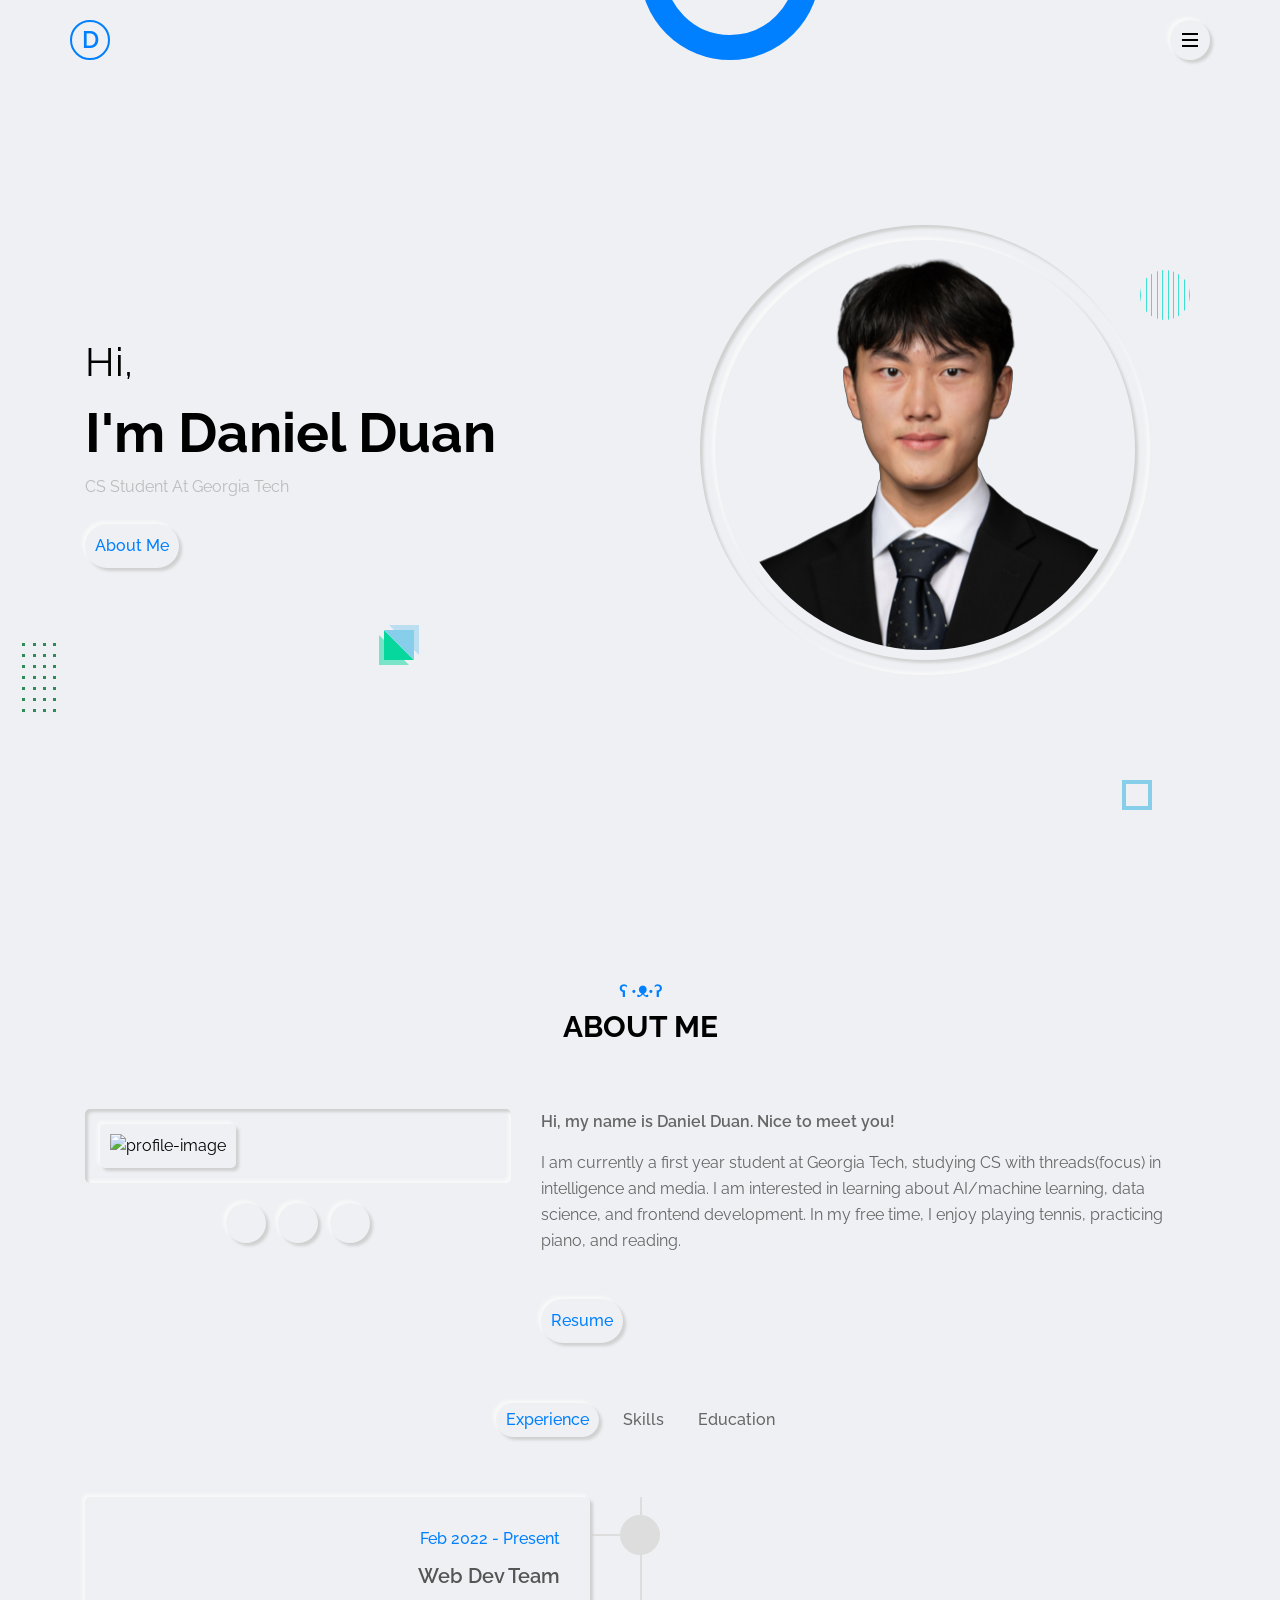
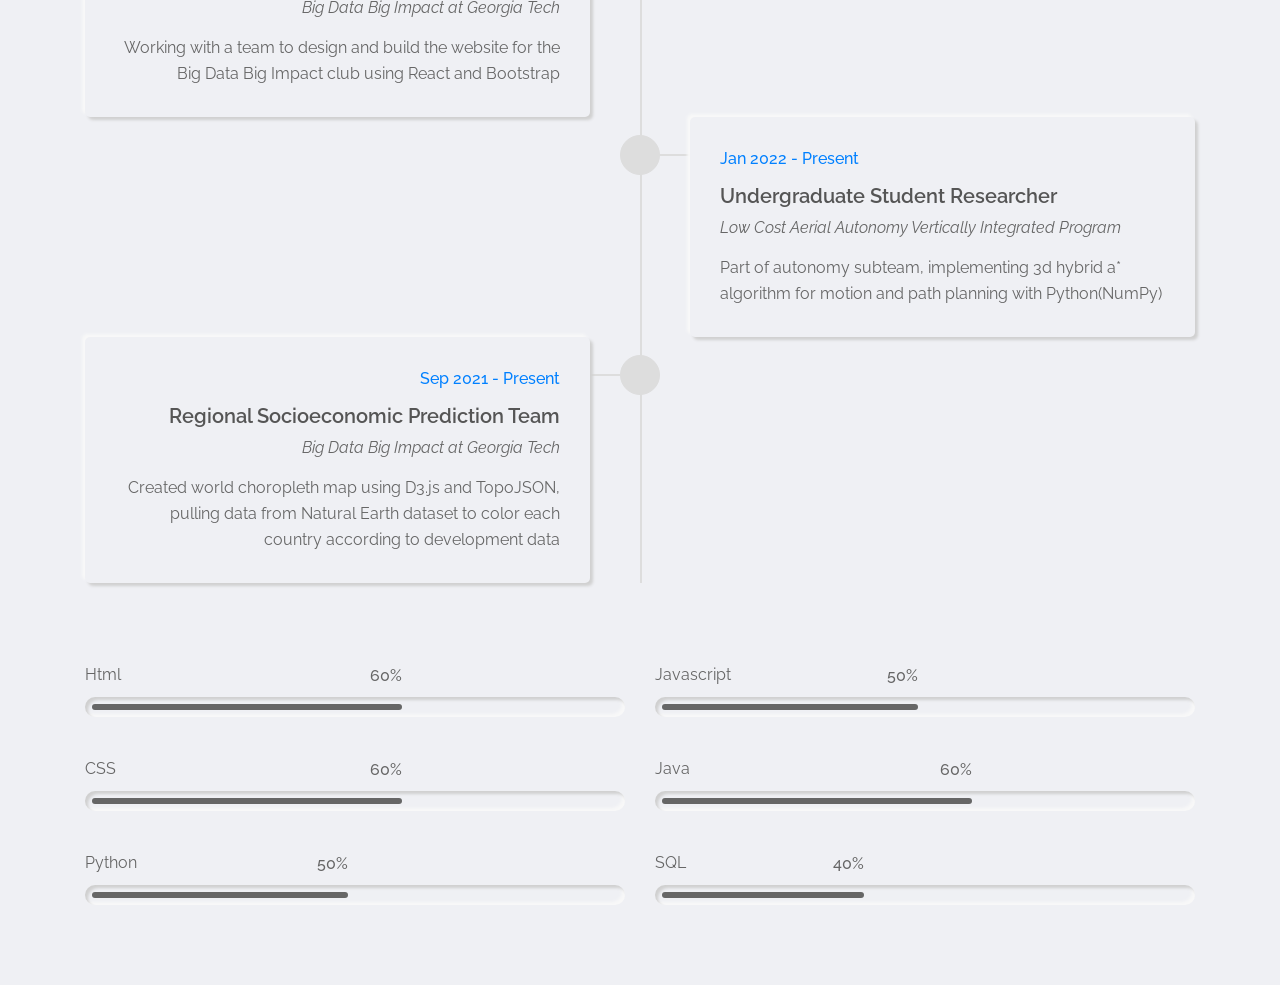
==== index.html @ 6fd98e45 "Update index.html" ====
<!DOCTYPE html>
<html lang="en">
    <head>
        <meta charset="utf-8">
        <title>Personal Website</title>
        <meta name="viewpoint" content="width=device-width,initial-scale=1.0">
        <link rel="stylesheet" type="text/css" href="style.css">
        <link rel="stylesheet" type="text/css" href="color-1.css">
        <script src="https://kit.fontawesome.com/eb4a8c183d.js" crossorigin="anonymous"></script>
    </head>

    <body>
        <header class="header">
            <div class="container">
                <div class="row justify-content-between">
                    <div class="logo">
                        <a href="index.html">D</a>
                    </div>
                    <div class="dropbutton outer-shadow hover-shadow">
                        <span></span>
                    </div>
                </div>
            </div>
        </header>

        <nav class="nav-menu">
            <div class="close-nav-menu outer-shadow hover-shadow">&times;</div>
            <div class="nav-menu-inner">
                <ul>
                    <li><a href="#" class="inner-shadow active">home</a></li>
                    <li><a href="#" class="outer-shadow hover-shadow">about</a></li>
                    <li><a href="#" class="outer-shadow hover-shadow">portfolio</a></li>
                    <li><a href="#" class="outer-shadow hover-shadow">personal</a></li>
                    <li><a href="#" class="outer-shadow hover-shadow">contact</a></li>
                </ul>
            </div>
        </nav>

        <section class="home-section section">
            <div class="effect-wrap">
                <div class="effect effect1"></div>
                <div class="effect effect2">
                    <div></div><div></div><div></div><div></div><div></div><div></div><div></div>
                    <div></div><div></div><div></div><div></div><div></div><div></div><div></div>
                    <div></div><div></div><div></div><div></div><div></div><div></div><div></div>
                    <div></div><div></div><div></div><div></div><div></div><div></div><div></div>
                </div>
                <div class="effect effect3"></div>
                <div class="effect effect4"></div>
                <div class="effect effect4b"></div>
                <div class="effect effect5">
                    <div></div><div></div><div></div><div></div><div></div>
                    <div></div><div></div><div></div><div></div><div></div>
                </div>
            </div>
            <div class="container">
                <div class="row full-screen align-items-center">
                    <div class="home-text">
                        <h1>Hi,</h1>
                        <h2>I'm Daniel Duan</h2>
                        <p>CS Student at Georgia Tech</p>
                        <a href="#" class="button1 outer-shadow hover-shadow">About Me</a>
                    </div>
                    <div class="home-img">
                        <div class="img-box inner-shadow">
                            <img src="img/headshot-.png" class="outer-shadow" alt="profile-image">
                        </div>
                    </div>
                </div>
            </div>
        </section>

        <section class="about-section section">
            <div class="container">
                <div class="row">
                    <div class="section-title">
                        <h2 data-heading="ʕ •ᴥ•ʔ">About Me</h2>
                    </div>
                </div>
                <div class="row">
                    <div class="about-img">
                        <div class="img-box inner-shadow">
                            <img src="img/image3.jpg" class="outer-shadow" alt="profile-image">
                        </div>
                        <div class="socials">
                            <a href="https://github.com/potofuu" class="outer-shadow hover-shadow"><i class="fa-brands fa-github"></i></a>
                            <a href="https://www.linkedin.com/in/dlduan/" class="outer-shadow hover-shadow"><i class="fa-brands fa-linkedin"></i></a>
                            <a href="https://www.instagram.com/dan.duan/" class="outer-shadow hover-shadow"><i class="fa-brands fa-instagram"></i></a>
                            <!-- <a href="https://github.com/potofuu"><i class="fa-brands fa-github"></i></a> -->
                        </div>
                    </div>
                    <div class="about-info">
                        <p><span>Hi, my name is Daniel Duan. Nice to meet you!</span>  
                        </p>
                        <p>  I am currently a first year 
                            student at Georgia Tech, studying CS with threads(focus) in intelligence and media. 
                            I am interested in learning about AI/machine learning, data science, and frontend 
                            development. In my free time, I enjoy playing tennis, practicing piano, and reading. 
                             
                        </p>
                        <p>
                           
                        </p>
                        <a href="files/resumedd.pdf" class="button1 outer-shadow hover-shadow">Resume</a>
                        <!-- <a href="#" class="button1  outer-shadow hover-shadow"> TBD </a> -->
                    </div>
                </div>

                <div class="row">
                    <div class="about-tabs">
                        <span class="subset outer-shadow active" data-target=".experience">experience</span>
                        <span class="subset" data-target=".skills">skills</span>
                        <span class="subset" data-target=".education">education</span>
                    </div>
                </div>

                <div class="row">
                    <div class="experience subset-info">
                        <div class="row">
                            <div class="timeline">
                                <div class="row">
                                    
                                    <div class="timeline-item">
                                        <div class="timeline-info outer-shadow">
                                            <i class="fa-solid fa-computer icon"></i>
                                            <span>Feb 2022 - Present</span>
                                            <h3>web dev team</h3>
                                            <h4>Big Data Big Impact at Georgia Tech</h4>
                                            <p>
                                                Working with a team to design and build the website for the Big Data Big Impact club using React and Bootstrap
                                            </p>
                                        </div>
                                    </div>

                                    <div class="timeline-item">
                                        <div class="timeline-info outer-shadow">
                                            <i class="fa-solid fa-computer icon"></i>
                                            <span>Jan 2022 - Present</span>
                                            <h3>Undergraduate Student Researcher</h3>
                                            <h4>Low Cost Aerial Autonomy Vertically Integrated Program</h4>
                                            <p>Part of autonomy subteam, implementing 3d hybrid a* algorithm for motion and path planning with
                                                Python(NumPy)
                                            </p>
                                        </div>
                                    </div>

                                    <div class="timeline-item">
                                        <div class="timeline-info outer-shadow">
                                            <i class="fa-solid fa-computer icon"></i>
                                            <span>Sep 2021 - Present</span>
                                            <h3>Regional Socioeconomic Prediction Team</h3>
                                            <h4>Big Data Big Impact at Georgia Tech</h4>
                                            <p>Created world choropleth map using D3.js and TopoJSON, pulling data from Natural Earth dataset to color each
                                                country according to development data
                                            </p>
                                        </div>
                                    </div>

                                </div>
                            </div>
                        </div>
                    </div>
                </div>

                <div class="row">
                    <div class="skills subset-info">
                        <div class="row">
                            <div class="skill">
                                <p>Html</p>
                                <div class="progress inner-shadow">
                                    <div class="progress-bar" style="width: calc(60% - 14px)">
                                        <span>60%</span>
                                    </div>
                                </div>
                            </div>

                            <div class="skill">
                                <p>Javascript</p>
                                <div class="progress inner-shadow">
                                    <div class="progress-bar" style="width: calc(50% - 14px)">
                                        <span>50%</span>
                                    </div>
                                </div>
                            </div>

                            <div class="skill">
                                <p>CSS</p>
                                <div class="progress inner-shadow">
                                    <div class="progress-bar" style="width: calc(60% - 14px)">
                                        <span>60%</span>
                                    </div>
                                </div>
                            </div>

                            <div class="skill">
                                <p>Java</p>
                                <div class="progress inner-shadow">
                                    <div class="progress-bar" style="width: calc(60% - 14px)">
                                        <span>60%</span>
                                    </div>
                                </div>
                            </div>
                            
                            <div class="skill">
                                <p>Python</p>
                                <div class="progress inner-shadow">
                                    <div class="progress-bar" style="width: calc(50% - 14px)">
                                        <span>50%</span>
                                    </div>
                                </div>
                            </div>

                            <div class="skill">
                                <p>SQL</p>
                                <div class="progress inner-shadow">
                                    <div class="progress-bar" style="width: calc(40% - 14px)">
                                        <span>40%</span>
                                    </div>
                                </div>
                            </div>
                        </div>
                    </div>
                </div>

            </div>
        </section>
    </body>
</html>
---- style.css ----
@import url('https://fonts.googleapis.com/css2?family=Raleway:wght@400;500;600;700&display=swap');

:root {
    --bg-black-900: #000000;
    --bg-black-100: #dddddd;
    --bg-black-50: #eff0f4;
    --text-black-900: #000000;
    --text-black-700: #555555;
    --text-black-600: #666666;
    --text-black-300: #bbbbbb;
    --outer-shadow: 3px 3px 3px #d0d0d0, -3px -3px 3px #f8f8f8;
    --outer-shadow-0: 0 0 0 #d0d0d0, 0 0 0 #f8f8f8f8;
    --inner-shadow: inset 3px 3px 3px #d0d0d0, inset -3px -3px 3px #f8f8f8; 
}

/* ------------------------------------------------------------------------- */

body {
    font-size: 16px;
    line-height: 1.5;
    overflow-x: hidden;
    background-color: var(--bg-black-50);
    /* background: linear-gradient(to bottom right, #DD95F7 0%, #9AADF9 50%, #7FC9D9 100%); */
    /* background: linear-gradient(to bottom right, #FFDEF2, #E6F0FF); */
}

*:not(i) {
    font-family: 'Raleway', sans-serif;
    font-weight: 400;
}

*{
    margin: 0;
    padding: 0;
    box-sizing: border-box;
    outline: none;
}

:before,:after {
    box-sizing: border-box;
}

a {
    text-decoration: none;
}

ul {
    list-style: none;
    margin: 0;
    padding: 0;
}

img {
    vertical-align: middle;
    max-width: 100%;
}

.container {
    max-width: 1140px;
    /* background-color: aqua; */
    margin: auto;
}

.row {
    display: flex;
    flex-wrap: wrap;
}

.justify-content-between {
    justify-content: space-between;
}

.outer-shadow {
    box-shadow: var(--outer-shadow);
}

.inner-shadow {
    box-shadow: var(--inner-shadow);
}

.hover-shadow {
    position: relative;
    z-index: 1;
}

.hover-shadow:hover {
    box-shadow: var(--outer-shadow-0)
}

.hover-shadow::after {
    content: '';
    position: absolute;
    left: 0;
    top: 0;
    width: 100%;
    height: 100%;
    transition: all 0.3s ease;
}

.hover-shadow:hover:after {
    box-shadow: var(--inner-shadow);
}

.align-items-center {
    align-items: center;
}

.section-title {
    padding: 0 15px;
    flex: 0 0 100%;
    max-width: 100%;
    text-align: center;
    margin-bottom: 60px;
}

.section-title h2 {
    display: inline-block;
    font-size: 30px;
    font-weight: 700;
    color: var(--text-black-900);
    text-transform: uppercase;
    margin: 0;
}

.section-title h2:before {
    content: attr(data-heading);
    display: block;
    font-size: 16px;
    font-weight: 600;
    color: var(--skin-color);

}

.effect-wrap .effect {
    position: absolute;
    z-index: -1;
}

.effect1 {
    width: 30px;
    height: 30px;
    border: 4px solid skyblue;
    right: 10%;
    bottom: 10%;
    animation: spin 10s linear infinite;
}

.effect2 {
    left: 1.5%;
    bottom: 20%;
    width: 40px;
    display: flex;
    flex-wrap: wrap;
    justify-content: space-between;
    animation: bounce1 3s ease-in-out infinite;
}

.effect2 div {
    height: 3px;
    width: 3px;
    background-color: seagreen;
    margin: 0 3px 8px;
}

.effect3 {
    height: 180px;
    width: 180px;
    border: 25px solid var(--skin-color);
    border-radius: 50%;
    left: 50%;
    top: -120px;
    animation: bounce2 3s ease-in-out infinite;
}

.effect4 {
    border-top: 30px solid transparent;
    border-left: 30px solid #06d79c;
    left: 30%;
    top: 70%;
    animation: spin 15s linear infinite;
}

.effect4:before {
    content: '';
    border-top: 30px solid transparent;
    border-left: 30px solid #06d79c;
    position: absolute;
    opacity: 0.5;
    left: -35px;
    top: -25px;
}

.effect4b {
    border-left: 30px solid transparent;
    border-top: 30px solid skyblue;
    left: 30%;
    top: 70%;
    animation: spin 15s linear infinite;
}

.effect4b:before {
    content: '';
    border-left: 30px solid transparent;
    border-top: 30px solid skyblue;
    position: absolute;
    opacity: 0.5;
    left: -25px;
    top: -35px;
}

.effect5 {
    height: 50px;
    width: 50px;
    right: 7%;
    top: 30%;
    display: flex;
    justify-content: space-between;
    border-radius: 50%;
    overflow: hidden;
    animation: spin 10s linear infinite;
}

.effect5 div {
    width: 1px;
    background-color: turquoise;
    height: 100%;
}

@keyframes spin {
    0% {
        transform: rotate(0deg);
    }

    100% {
        transform: rotate(360deg);
    }
}

@keyframes bounce1 {
    0%, 100% {
        transform: translateY(0);
    }
    50% {
        transform: translateY(25px);
    }
}

@keyframes bounce2 {
    0%, 100% {
        transform: translateX(0);
    }
    50% {
        transform: translateX(25px);
    }
}

/* --------------------------------------------------------------------------- */

.header {
    padding: 20px 15px;
    position: absolute;
    width: 100%;
    top: 0;
    left: 0;
    z-index: 99;
}

.header .logo a {
    display: inline-block;
    text-align: center;
    line-height: 36px;
    height: 40px;
    width: 40px;
    font-size: 24px;
    color: var(--skin-color);
    border-radius: 50%;
    border: 2px solid var(--skin-color);
    font-weight: 600;
}

.header .dropbutton {
    height: 40px;
    width: 40px;
    border-radius: 50%; 
    display: flex;
    align-items: center;
    cursor: pointer;
    justify-content: center;
    transition: all 0.3s ease;
}

.header .dropbutton:after {
    border-radius: 50%;
}

.header .dropbutton span {
    display: block;
    height: 2px;
    width: 16px;
    background-color: var(--bg-black-900);
    position: relative;
}

.header .dropbutton span:before,
.header .dropbutton span:after {
    content: '';
    position: absolute;
    left: 0;
    width: 100%;
    height: 100%;
    background-color: var(--bg-black-900);
}

.header .dropbutton span:before {
    top: -6px;
}

.header .dropbutton span:after {
    top: 6px;
}

/* --------------------------------------------------------------------------- */

.nav-menu {
    position: fixed;
    background-color: var(--bg-black-50);
    padding: 0 15px;
    left: 0;
    top: 0;
    width: 100%;
    height: 100%;
    z-index: -1;
    opacity: 0;
    visibility: hidden;
    overflow-y: auto;
}

.nav-menu .close-nav-menu {
    height: 40px;
    width: 40px;
    display: block;
    font-size: 35px;
    line-height: 35px;
    border-radius: 50%;
    position: absolute;
    right: 15px;
    top: 15px;
    cursor: pointer;
    text-align: center;
    color: var(--bg-black-600);
    transition: all 0.3s ease;
}

.nav-menu .close-nav-menu:after {
    border-radius: 50%;
}

.nav-menu-inner {
    min-height: 100vh;
    display: flex;
    align-items: center;
    justify-content: center;
}

.nav-menu ul {
    padding: 15px;
}

.nav-menu ul li {
    display: block;
    margin-bottom: 20px;
    text-align: center;
}

.nav-menu ul li:last-child {
    margin-bottom: 0;
}

.nav-menu ul li a {
    display: inline-block;
    font-size: 28px;
    font-weight: 600;
    color: var(--text-black-700);
    padding: 5px 30px;
    text-transform: capitalize;
    border-radius: 30px;
    transition: all 0.3s ease;
}

.nav-menu ul li a.active {
    color: var(--skin-color);
}

.nav-menu ul li a:after {
    border-radius: 30px;
}

/* ---------------------------------------------------------------------------- */

.home-section {
    position: relative;
}

.button1 {
    padding: 10px;
    font-size: 16px;
    font-weight: 500;
    color: var(--skin-color);
    background-color: transparent;
    line-height: 1.5;
    cursor: pointer;
    border-radius: 30px;
    transition: all 0.3s ease;
    display: inline-block;
}

.button1:after {
    border-radius: 30px;
}

.home-section .full-screen {
    padding: 50px 0;
    min-height: 100vh;
}

.home-section .home-text,
.home-section .home-img {
    flex: 0 0 50%;
    max-width: 50%;
    padding: 0 15px;
}

.home-section .home-text h1 {
    color: var(--text-black-900);
    font-size: 40px;
    text-transform: capitalize;
    margin: 0;
}

.home-section .home-text h2 {
    color: var(--text-black-500);
    font-size: 55px;
    font-weight: 700;
    text-transform: capitalize;
    margin: 0;
}

.home-section .home-text p {
    color: var(--text-black-300);
    text-transform: capitalize;
    margin: 0;
}

.home-section .home-text .button1 {
    margin-top: 25px;

}

.home-section .home-img .img-box {
    max-width: 450px;
    display: block;
    margin: auto;
    border-radius: 50%;
    padding: 15px;
}

.home-section .home-img .img-box img {
    width: 100%;
    border-radius: 50%;
    border: 10px solid transparent;
}

/* ------------------------------------------------------------------------ */

.about-section {
    padding: 80px 0 0;
    min-height: 100vh;
}

.about-section .about-img {
    flex: 0 0 40%;
    max-width: 40%;
    padding: 0 15px;
}

.about-section .about-img .img-box {
    padding: 15px;  
    border-radius: 5px;
}

.about-section .about-img .img-box img {
    width: 100%;
    border: 10px solid transparent;
    border-radius: 5px;
}

.about-section .about-img .socials {
    margin-top: 20px;
    text-align: center;
}

.about-section .about-img .socials a {
    display: inline-block;
    height: 40px;
    width: 40px;
    font-size: 16px;
    text-align: center;
    color: var(--text-black-600);
    margin: 0 4px;
    border-radius: 50%;
    transition: all 0.3s ease;
}

.about-section .about-img .socials a:after {
    border-radius: 50%;
}

.about-section .about-img .socials a:hover {
    color: var(--skin-color);
}

.about-section .about-img .socials a i {
    line-height: 40px;
}

.about-section .about-info {
    flex: 0 0 60%;
    max-width: 60%;
    padding: 0 15px;
}

.about-section .about-info p {
    font-size: 16px;
    line-height: 26px;
    margin-bottom: 15px;
    color: var(--text-black-600);
}

.about-section .about-info span {
    font-weight: 600;
}

.about-section .about-info .button1 {
    margin: 30px 20px 0 0;
}

.about-section .about-tabs {
    padding: 60px 15px 50px;
    flex: 0 0 100%;
    max-width: 100%;
    text-align: center;
}

.about-section .about-tabs .subset {
    display: inline-block;
    margin: 0 5px 10px;
    padding: 5px 10px;
    border-radius: 30px;
    cursor: pointer;
    transition: all 0.3s ease;
    font-size: 16px;
    color: var(--text-black-600);
    font-weight: 500;
    text-transform: capitalize;
}

.about-section .about-tabs .subset:hover:not(.active) {
    opacity: 0.7;
}

.about-section .about-tabs .subset.active {
    color: var(--skin-color);
}

.about-section .subset-info {
    flex: 0 0 100%;
    max-width: 100%;
}

.about-section .skills {
    padding: 0 0 40px;
}

.about-section .skills .skill {
    flex: 0 0 50%;
    max-width: 50%;
    padding: 0 15px;
    margin-bottom: 40px;
}

.about-section .skills .skill p {
    font-size: 16px;
    color: var(--text-black-600);
    text-transform: capitalize;
    margin: 0 0 10px;
}

.about-section .skills .skill .progress {
    height: 20px;
    border-radius: 10px;
    position: relative;
}

.about-section .skills .skill .progress-bar {
    background-color: var(--text-black-600);
    height: 6px;
    left: 7px;
    top: 7px;
    position: absolute;
    border-radius: 10px;
}

.about-section .skills .skill .progress-bar span {
    position: absolute;
    right: 0;
    top: 0;
    font-size: 16px;
    font-weight: 500;
    color: var(--text-black-600);
    margin-top: -40px;
}

.about-section .experience {
    padding-bottom: 80px;
}

.about-section .timeline {
    flex: 0 0 100%;
    max-width: 100%;
    position: relative;
}

.about-section .timeline:before {
    content: '';
    width: 2px;
    height: 100%;
    left: 50%;
    top: 0;
    background-color: var(--bg-black-100);
    position: absolute;
}

.about-section .timeline .timeline-item {
    flex: 0 0 100%;
    max-width: 100%;
    padding: 0 15px;
}

.about-section .timeline .timeline-item:nth-child(odd) {
    padding-right: calc(50% + 50px);
    text-align: right;
}

.about-section .timeline .timeline-item:nth-child(even) {
    padding-left: calc(50% + 50px);
}

.about-section .timeline .timeline-info {
    padding: 30px;
    border-radius: 5px;
    position: relative;
}

.about-section .timeline .timeline-info:before {
    content: '';
    position: absolute;
    width: 30px;
    height: 2px;
    background-color: var(--bg-black-100);
    top: 37px;
    z-index: -1;
}

.about-section .timeline .timeline-item:nth-child(odd) .timeline-info:before {
    right: -30px;
}

.about-section .timeline .timeline-item:nth-child(even) .timeline-info:before {
    left: -30px;
}

.about-section .timeline .timeline-info .icon {
    height: 40px;
    width: 40px;
    text-align: center;
    background-color: var(--bg-black-100);
    border: 1px solid var(--bg-black-100);
    border-radius: 50%;
    font-size: 16px;
    color: var(--skin-color);
    line-height: 40px;
    position: absolute;
    top: 18px;
}

.about-section .timeline .timeline-item:nth-child(odd) .icon {
    right: -70px;

}

.about-section .timeline .timeline-item:nth-child(even) .icon {
    left: -70px;
}

.about-section .timeline .timeline-info span {
    font-weight: 500;
    color: var(--skin-color);
    display: block;
    margin: 0 0 10px;
    text-transform: capitalize;
}

.about-section .timeline .timeline-info h3 {
    font-size: 20px;
    color: var(--text-black-700);
    font-weight: 600;
    margin: 0 0 5px;
    text-transform: capitalize;
}

.about-section .timeline .timeline-info h4 {
    font-size: 16px;
    font-style: italic;
    color: var(--text-black-600);
    margin: 0;
}

.about-section .timeline .timeline-info p {
    font-size: 16px;
    color: var(--text-black-600);
    line-height: 26px;
    margin: 15px 0 0;
}
---- color-1.css ----
:root {
    --skin-color:#0080ff;
}
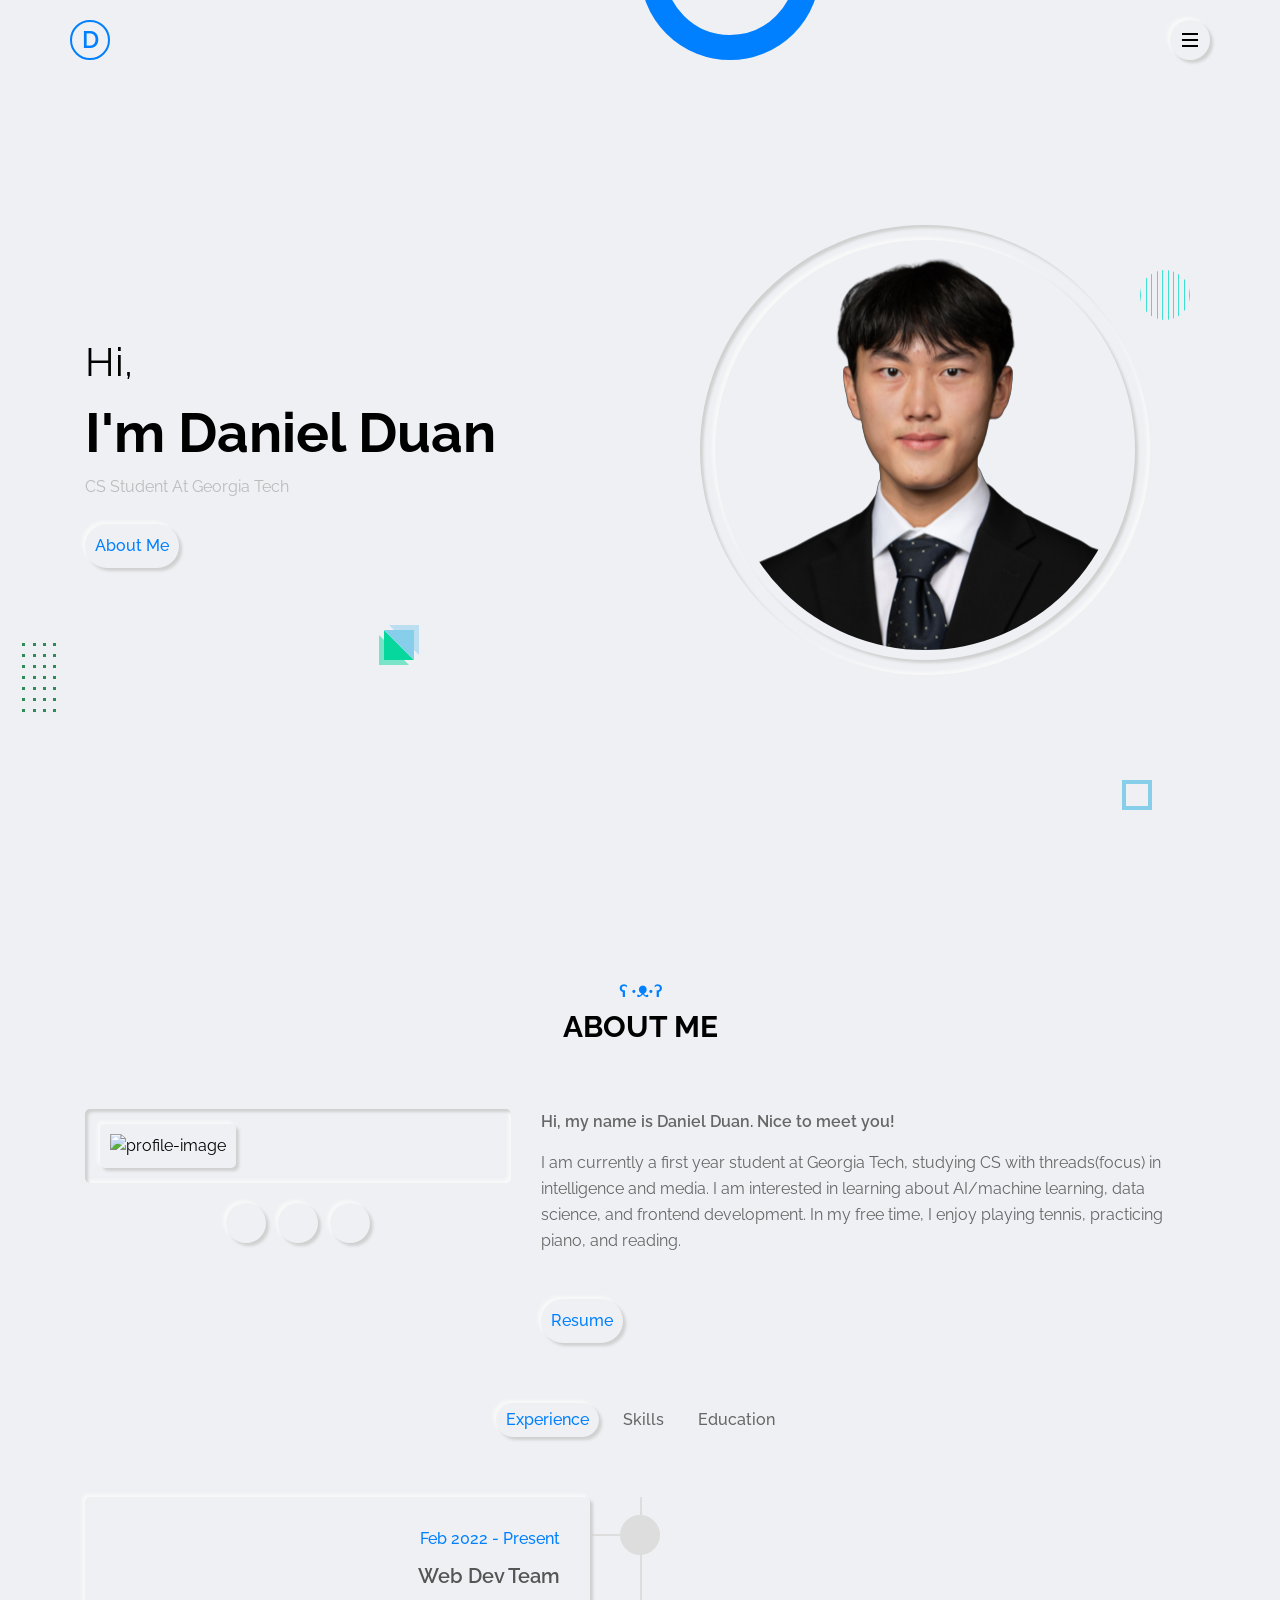
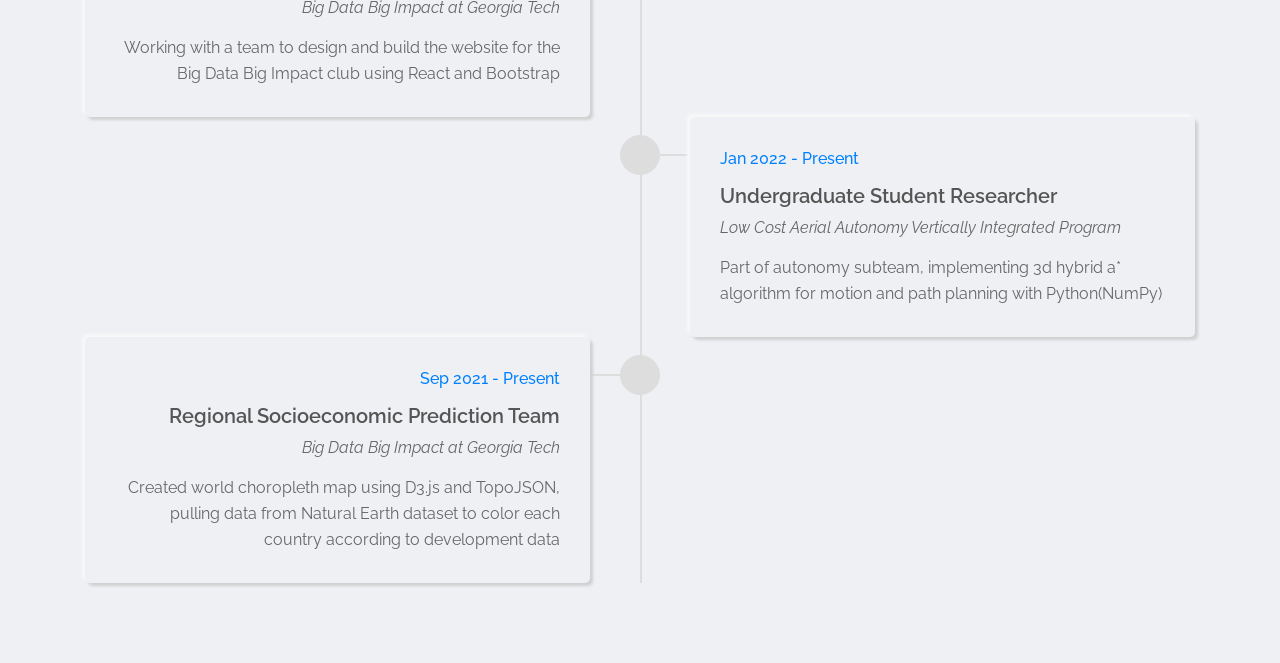
==== commit 68a56f9d: "add education, button functionality Added education section. Also added functionality for the button" ====
--- a/index.html
+++ b/index.html
@@ -101,7 +101,7 @@
                         <p>
                            
                         </p>
-                        <a href="files/resumedd.pdf" class="button1 outer-shadow hover-shadow">Resume</a>
+                        <a href="files/resume-current.pdf" class="button1 outer-shadow hover-shadow">Resume</a>
                         <!-- <a href="#" class="button1  outer-shadow hover-shadow"> TBD </a> -->
                     </div>
                 </div>
@@ -115,7 +115,7 @@
                 </div>
 
                 <div class="row">
-                    <div class="experience subset-info">
+                    <div class="experience subset-info active">
                         <div class="row">
                             <div class="timeline">
                                 <div class="row">
@@ -222,7 +222,46 @@
                     </div>
                 </div>
 
+                <div class="row">
+                    <div class="education subset-info">
+                        <div class="row">
+                            <div class="timeline">
+                                <div class="row">
+                                    
+                                    <div class="timeline-item">
+                                        <div class="timeline-info outer-shadow">
+                                            <i class="fa-solid fa-graduation-cap icon"></i>
+                                            <span>2021 - 2025 (Expected)</span>
+                                            <h3>Georgia Institute of Technology</h3>
+                                            <h4>Bachelor of Science in Computer Science</h4>
+                                            <p>
+                                                Threads(focus) in intelligence and media computer science.
+                                            </p>
+                                        </div>
+                                    </div>
+
+                                    <div class="timeline-item">
+                                        <div class="timeline-info outer-shadow">
+                                            <i class="fa-solid fa-graduation-cap icon"></i>
+                                            <span>2018 - 2021</span>
+                                            <h3>Timberline High School</h3>
+                                            <h4>Georgia Institute of Technology</h4>
+                                            <p>National AP Scholar, National Merit Semifinalist, Rotary
+                                                Century Scholar, National Honor Society 
+                                            </p>
+                                        </div>
+                                    </div>
+
+                                </div>
+                            </div>
+                        </div>
+                    </div>
+                </div>
+
             </div>
         </section>
+
+        <script src="App.js"></script>
+
     </body>
 </html>
--- a/style.css
+++ b/style.css
@@ -251,6 +251,18 @@
     }
     50% {
         transform: translateX(25px);
+    }
+}
+
+@keyframes topFadeIn {
+    0% {
+        opacity: 0;
+        transform: translateY(-25px);
+
+    }
+    100% {
+        opacity: 1;
+        transform: translateY(0px);
     }
 }
 
@@ -575,6 +587,12 @@
 .about-section .subset-info {
     flex: 0 0 100%;
     max-width: 100%;
+    display: none;
+}
+
+.about-section .subset-info.active {
+    display: block;
+    animation: topFadeIn 1s ease;
 }
 
 .about-section .skills {
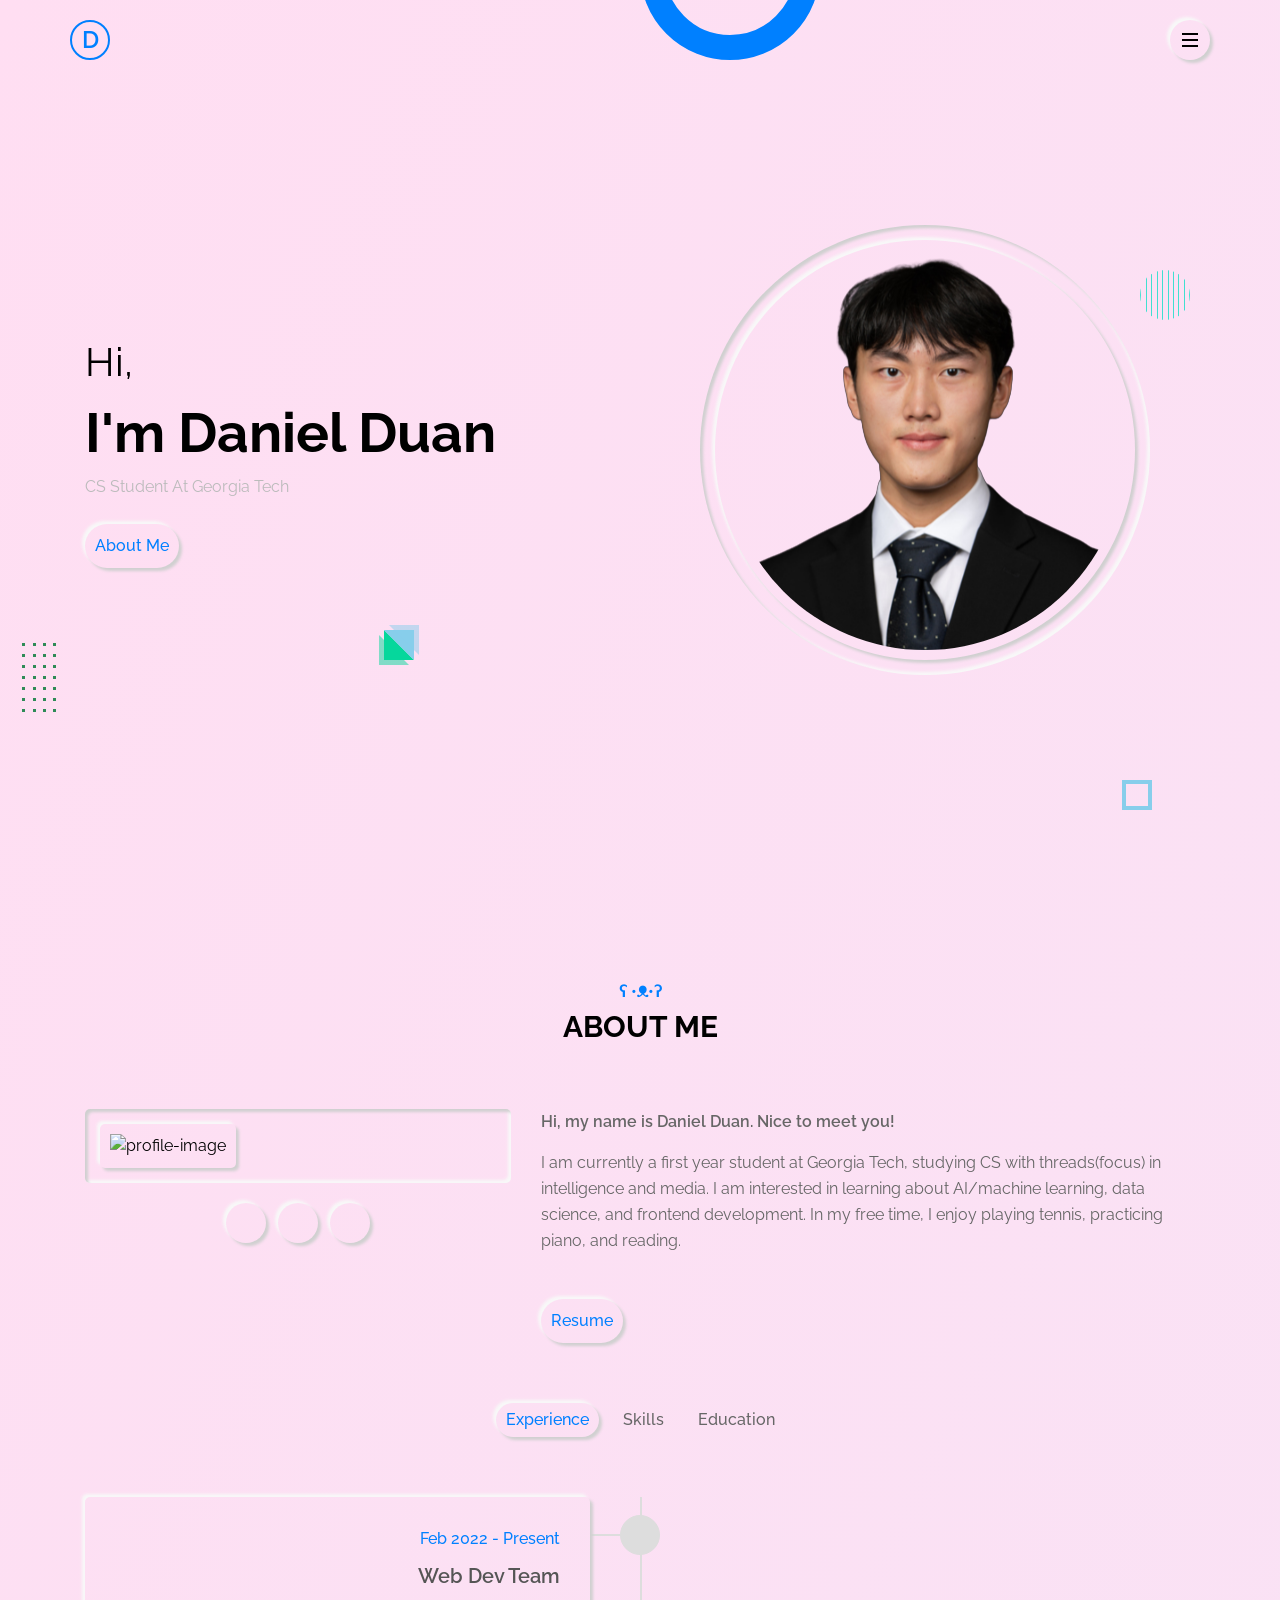
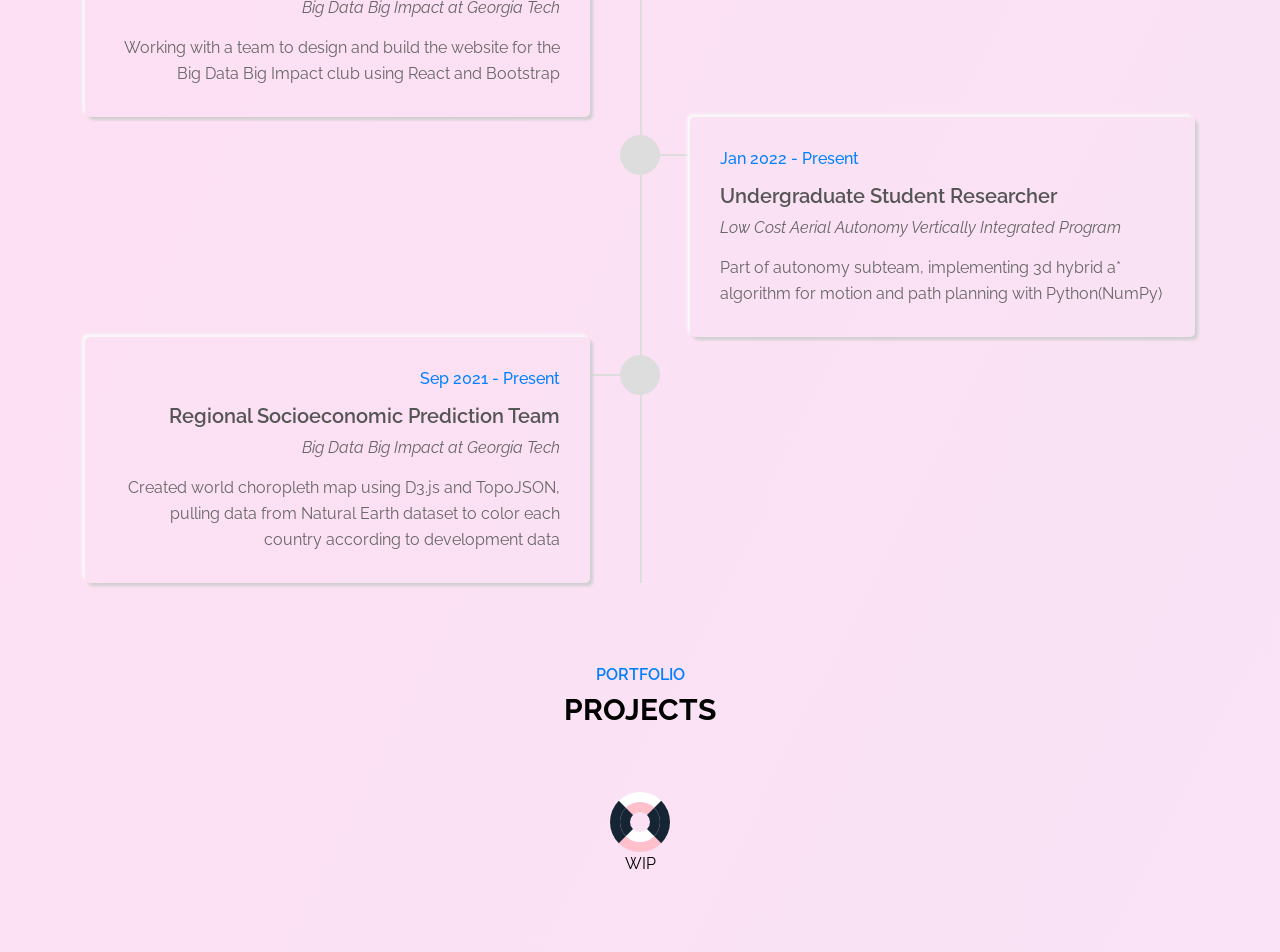
==== commit 9b8cef4f: "update css" ====
--- a/index.html
+++ b/index.html
@@ -261,6 +261,24 @@
             </div>
         </section>
 
+        <section class="portfolio-section section">
+            <div class="container">
+                <div class="row">
+                    <div class="section-title">
+                        <h2 data-heading="portfolio">Projects</h2>
+                    </div>
+                </div>
+            </div>
+        </section>
+
+        <section class="loading">
+            <div class="load-animation">
+                <div class="load-animation load-inner"></div>
+            </div>
+            <p>WIP</p>
+        </section>
+
+
         <script src="App.js"></script>
 
     </body>
--- a/style.css
+++ b/style.css
@@ -19,9 +19,12 @@
     font-size: 16px;
     line-height: 1.5;
     overflow-x: hidden;
-    background-color: var(--bg-black-50);
+    /* background-color: var(--bg-black-50); */
     /* background: linear-gradient(to bottom right, #DD95F7 0%, #9AADF9 50%, #7FC9D9 100%); */
-    /* background: linear-gradient(to bottom right, #FFDEF2, #E6F0FF); */
+    background: linear-gradient(to bottom right, #FFDEF2, #E6F0FF);
+    /* background: linear-gradient(to right, #833ab4, #fd1d1d, #fcb045); */
+    animation: animated-background 10s infinite ease-in-out;
+    background-size: 400% 400%;
 }
 
 *:not(i) {
@@ -224,6 +227,18 @@
     width: 1px;
     background-color: turquoise;
     height: 100%;
+}
+
+@keyframes animated-background {
+    0% {
+        background-position: 0 50%;
+    }
+    50% {
+        background-position: 100% 50%;
+    }
+    100% {
+        background-position: 0 50%;
+    }
 }
 
 @keyframes spin {
@@ -474,12 +489,26 @@
     margin: auto;
     border-radius: 50%;
     padding: 15px;
+    animation: morph 3.75s linear infinite;
 }
 
 .home-section .home-img .img-box img {
     width: 100%;
     border-radius: 50%;
     border: 10px solid transparent;
+    animation: morph 3.75s linear infinite;
+}
+
+@keyframes morph {
+    0%, 100% {
+        border-radius: 42% 56% 72% 28% / 42% 42% 56% 48%;
+    }
+    33% {
+        border-radius: 72% 28% 48% 48% / 28% 28% 72% 72%;
+    }
+    66% {
+        border-radius: 100% 56% 56% 100% / 100% 100% 56% 56%;
+    }
 }
 
 /* ------------------------------------------------------------------------ */
@@ -577,7 +606,8 @@
 }
 
 .about-section .about-tabs .subset:hover:not(.active) {
-    opacity: 0.7;
+    color: var(--skin-color);
+    opacity: 0.6;
 }
 
 .about-section .about-tabs .subset.active {
@@ -748,4 +778,48 @@
     color: var(--text-black-600);
     line-height: 26px;
     margin: 15px 0 0;
+}
+
+
+
+
+.loading {
+    width: 60px;
+    height: 60px;
+    margin: auto;
+    margin-bottom: 100px;
+}
+
+.load-animation {
+    box-sizing: border-box;
+    width: 100%;
+    height: 100%;
+    border: 10px solid #162534;
+    border-top-color: #fff;
+    border-bottom-color: pink;
+    border-radius: 50%;
+    animation: load-spin 5s linear infinite;
+    margin: auto;
+}
+
+.load-inner {
+    border-top-color: pink;
+    border-bottom-color: #fff;
+    animation-duration: 2.5s;
+}
+
+.loading p {
+    margin-left: 25%;
+}
+
+@keyframes load-spin {
+    0% {
+        transform: scale(1) rotate(360deg);
+    }
+    50% {
+        transform: scale(0.8) rotate(-360deg);
+    }
+    100% {
+        transform: scale(1) rotate(360deg);
+    }
 }
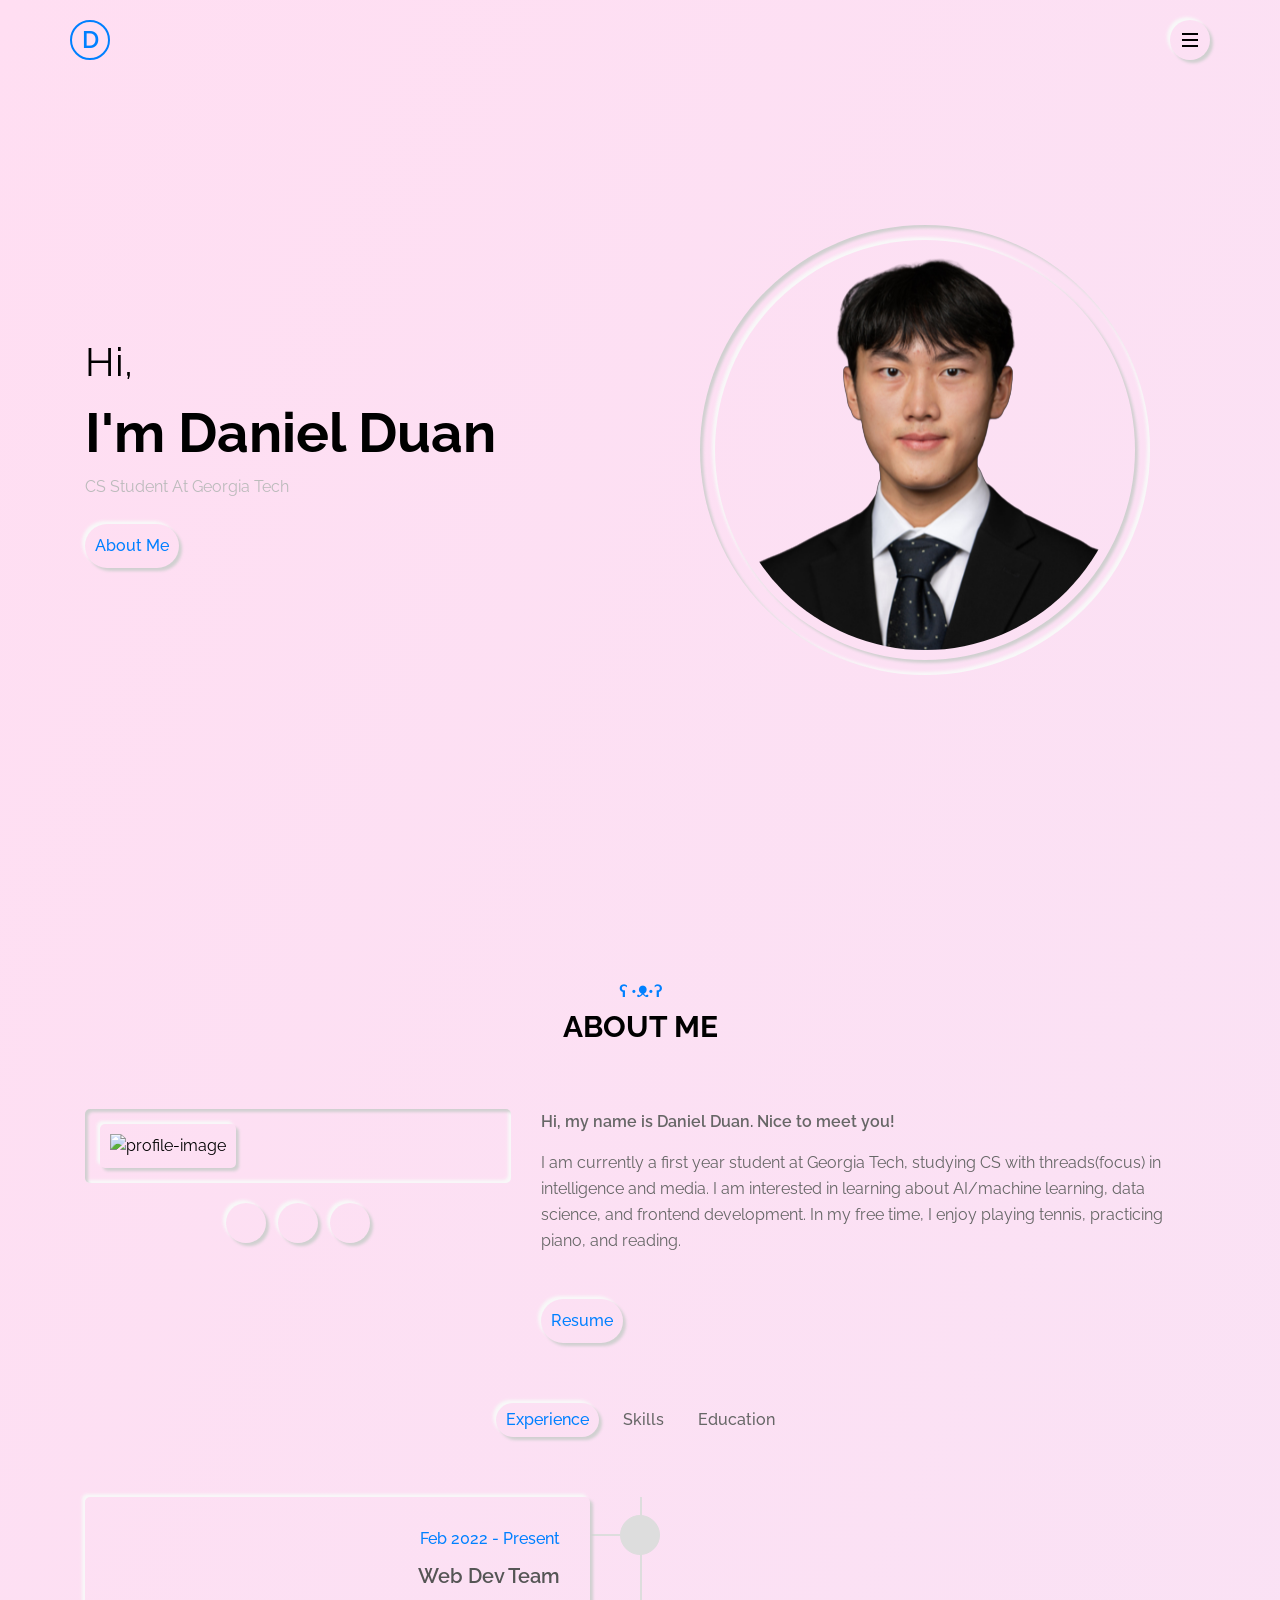
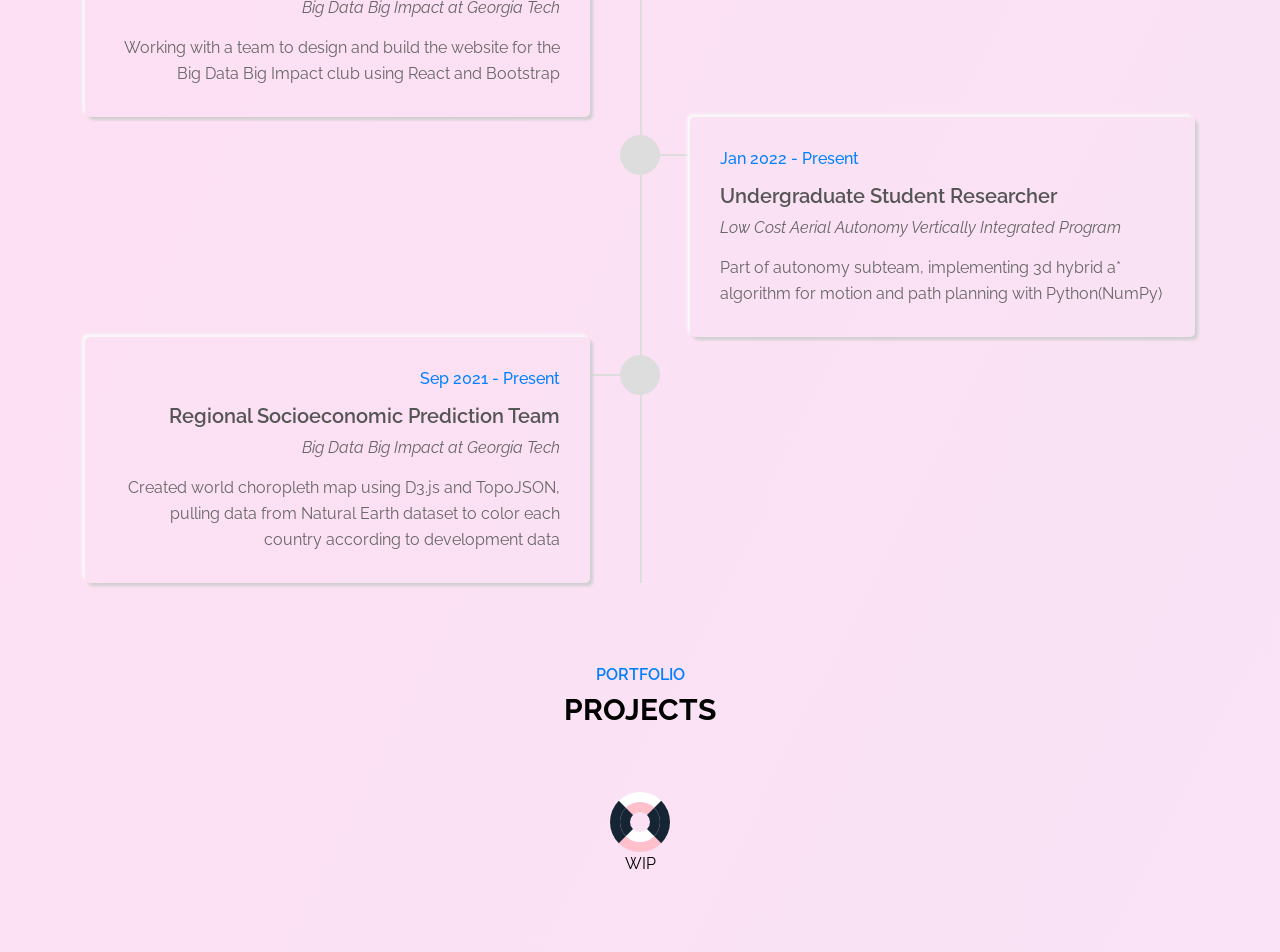
==== commit ef63b241: "clean up homepage" ====
--- a/index.html
+++ b/index.html
@@ -38,7 +38,7 @@
 
         <section class="home-section section">
             <div class="effect-wrap">
-                <div class="effect effect1"></div>
+                <!-- <div class="effect effect1"></div>
                 <div class="effect effect2">
                     <div></div><div></div><div></div><div></div><div></div><div></div><div></div>
                     <div></div><div></div><div></div><div></div><div></div><div></div><div></div>
@@ -51,7 +51,7 @@
                 <div class="effect effect5">
                     <div></div><div></div><div></div><div></div><div></div>
                     <div></div><div></div><div></div><div></div><div></div>
-                </div>
+                </div> -->
             </div>
             <div class="container">
                 <div class="row full-screen align-items-center">
@@ -59,7 +59,7 @@
                         <h1>Hi,</h1>
                         <h2>I'm Daniel Duan</h2>
                         <p>CS Student at Georgia Tech</p>
-                        <a href="#" class="button1 outer-shadow hover-shadow">About Me</a>
+                        <a href="#about" class="button1 outer-shadow hover-shadow">About Me</a>
                     </div>
                     <div class="home-img">
                         <div class="img-box inner-shadow">
@@ -70,7 +70,7 @@
             </div>
         </section>
 
-        <section class="about-section section">
+        <section class="about-section section" id="about">
             <div class="container">
                 <div class="row">
                     <div class="section-title">
--- a/style.css
+++ b/style.css
@@ -480,7 +480,6 @@
 
 .home-section .home-text .button1 {
     margin-top: 25px;
-
 }
 
 .home-section .home-img .img-box {
@@ -489,14 +488,14 @@
     margin: auto;
     border-radius: 50%;
     padding: 15px;
-    animation: morph 3.75s linear infinite;
+    /* animation: morph 3.75s linear infinite; */
 }
 
 .home-section .home-img .img-box img {
     width: 100%;
     border-radius: 50%;
     border: 10px solid transparent;
-    animation: morph 3.75s linear infinite;
+    /* animation: morph 3.75s linear infinite; */
 }
 
 @keyframes morph {
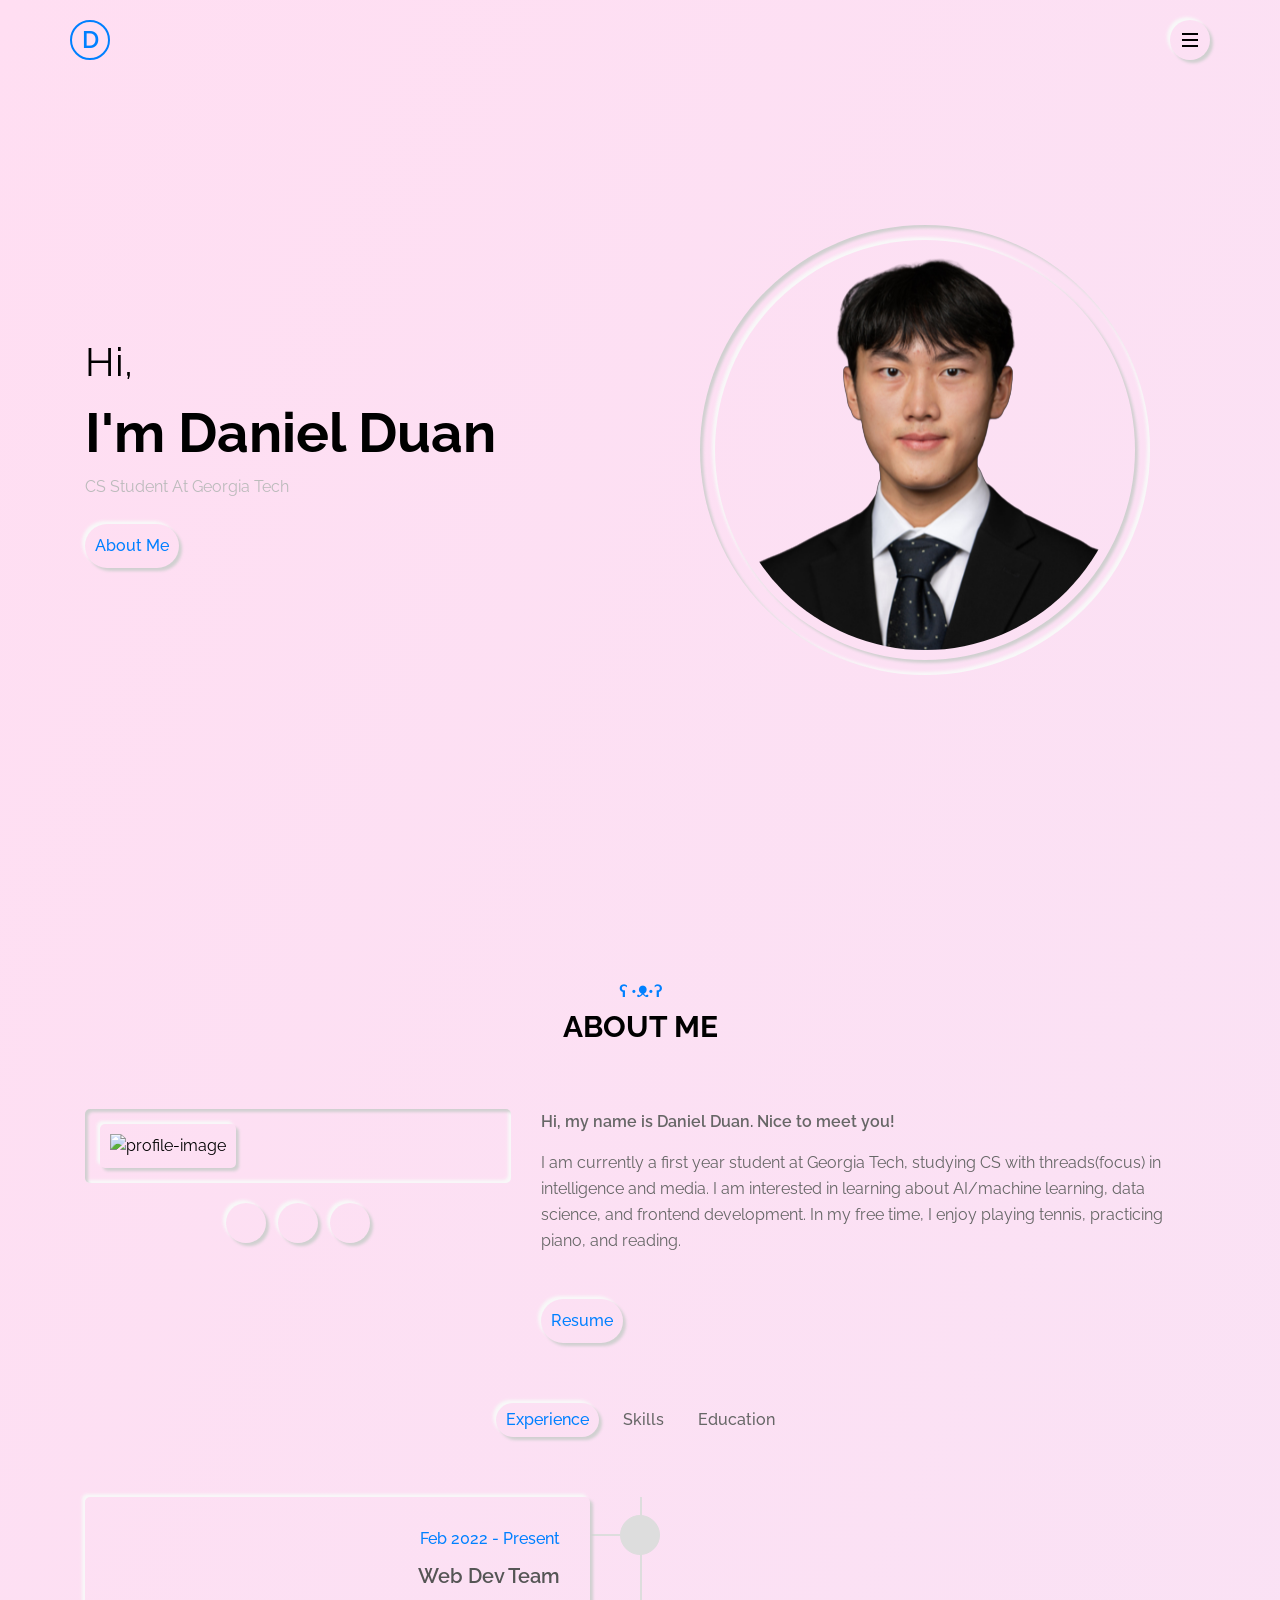
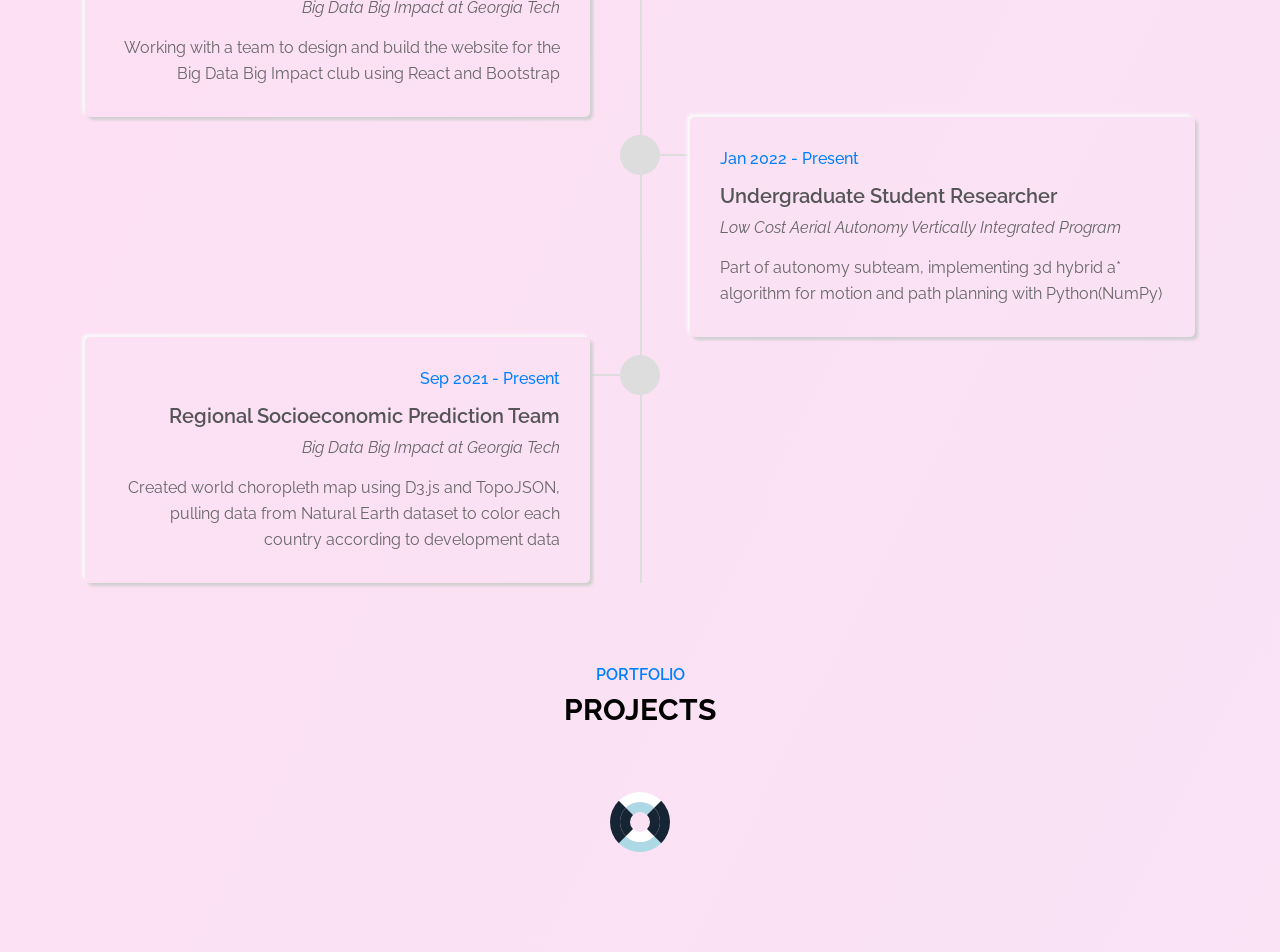
==== commit d312363b: "update resume" ====
--- a/index.html
+++ b/index.html
@@ -101,7 +101,7 @@
                         <p>
                            
                         </p>
-                        <a href="files/resume-current.pdf" class="button1 outer-shadow hover-shadow">Resume</a>
+                        <a href="files/Resumee.pdf" class="button1 outer-shadow hover-shadow">Resume</a>
                         <!-- <a href="#" class="button1  outer-shadow hover-shadow"> TBD </a> -->
                     </div>
                 </div>
@@ -227,7 +227,6 @@
                         <div class="row">
                             <div class="timeline">
                                 <div class="row">
-                                    
                                     <div class="timeline-item">
                                         <div class="timeline-info outer-shadow">
                                             <i class="fa-solid fa-graduation-cap icon"></i>
@@ -251,13 +250,11 @@
                                             </p>
                                         </div>
                                     </div>
-
-                                </div>
-                            </div>
-                        </div>
-                    </div>
-                </div>
-
+                                </div>
+                            </div>
+                        </div>
+                    </div>
+                </div>
             </div>
         </section>
 
@@ -275,7 +272,6 @@
             <div class="load-animation">
                 <div class="load-animation load-inner"></div>
             </div>
-            <p>WIP</p>
         </section>
 
 
--- a/style.css
+++ b/style.css
@@ -795,14 +795,14 @@
     height: 100%;
     border: 10px solid #162534;
     border-top-color: #fff;
-    border-bottom-color: pink;
+    border-bottom-color: lightblue;
     border-radius: 50%;
     animation: load-spin 5s linear infinite;
     margin: auto;
 }
 
 .load-inner {
-    border-top-color: pink;
+    border-top-color: lightblue;
     border-bottom-color: #fff;
     animation-duration: 2.5s;
 }
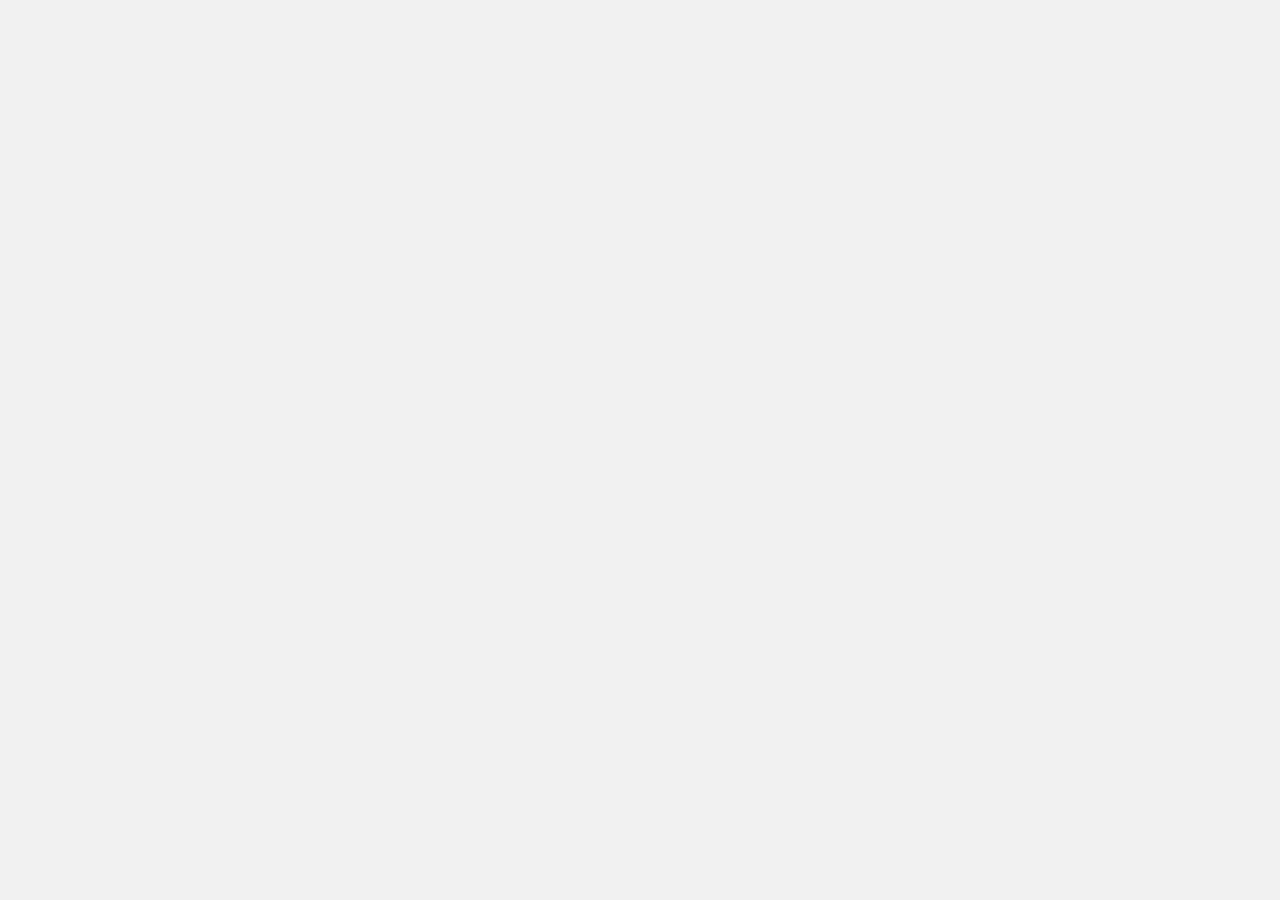
==== commit 92d31abe: "Add files via upload" ====
--- a/index.html
+++ b/index.html
@@ -1,281 +1,33 @@
-<!DOCTYPE html>
-<html lang="en">
-    <head>
-        <meta charset="utf-8">
-        <title>Personal Website</title>
-        <meta name="viewpoint" content="width=device-width,initial-scale=1.0">
-        <link rel="stylesheet" type="text/css" href="style.css">
-        <link rel="stylesheet" type="text/css" href="color-1.css">
-        <script src="https://kit.fontawesome.com/eb4a8c183d.js" crossorigin="anonymous"></script>
-    </head>
-
-    <body>
-        <header class="header">
-            <div class="container">
-                <div class="row justify-content-between">
-                    <div class="logo">
-                        <a href="index.html">D</a>
-                    </div>
-                    <div class="dropbutton outer-shadow hover-shadow">
-                        <span></span>
-                    </div>
-                </div>
-            </div>
-        </header>
-
-        <nav class="nav-menu">
-            <div class="close-nav-menu outer-shadow hover-shadow">&times;</div>
-            <div class="nav-menu-inner">
-                <ul>
-                    <li><a href="#" class="inner-shadow active">home</a></li>
-                    <li><a href="#" class="outer-shadow hover-shadow">about</a></li>
-                    <li><a href="#" class="outer-shadow hover-shadow">portfolio</a></li>
-                    <li><a href="#" class="outer-shadow hover-shadow">personal</a></li>
-                    <li><a href="#" class="outer-shadow hover-shadow">contact</a></li>
-                </ul>
-            </div>
-        </nav>
-
-        <section class="home-section section">
-            <div class="effect-wrap">
-                <!-- <div class="effect effect1"></div>
-                <div class="effect effect2">
-                    <div></div><div></div><div></div><div></div><div></div><div></div><div></div>
-                    <div></div><div></div><div></div><div></div><div></div><div></div><div></div>
-                    <div></div><div></div><div></div><div></div><div></div><div></div><div></div>
-                    <div></div><div></div><div></div><div></div><div></div><div></div><div></div>
-                </div>
-                <div class="effect effect3"></div>
-                <div class="effect effect4"></div>
-                <div class="effect effect4b"></div>
-                <div class="effect effect5">
-                    <div></div><div></div><div></div><div></div><div></div>
-                    <div></div><div></div><div></div><div></div><div></div>
-                </div> -->
-            </div>
-            <div class="container">
-                <div class="row full-screen align-items-center">
-                    <div class="home-text">
-                        <h1>Hi,</h1>
-                        <h2>I'm Daniel Duan</h2>
-                        <p>CS Student at Georgia Tech</p>
-                        <a href="#about" class="button1 outer-shadow hover-shadow">About Me</a>
-                    </div>
-                    <div class="home-img">
-                        <div class="img-box inner-shadow">
-                            <img src="img/headshot-.png" class="outer-shadow" alt="profile-image">
-                        </div>
-                    </div>
-                </div>
-            </div>
-        </section>
-
-        <section class="about-section section" id="about">
-            <div class="container">
-                <div class="row">
-                    <div class="section-title">
-                        <h2 data-heading="ʕ •ᴥ•ʔ">About Me</h2>
-                    </div>
-                </div>
-                <div class="row">
-                    <div class="about-img">
-                        <div class="img-box inner-shadow">
-                            <img src="img/image3.jpg" class="outer-shadow" alt="profile-image">
-                        </div>
-                        <div class="socials">
-                            <a href="https://github.com/potofuu" class="outer-shadow hover-shadow"><i class="fa-brands fa-github"></i></a>
-                            <a href="https://www.linkedin.com/in/dlduan/" class="outer-shadow hover-shadow"><i class="fa-brands fa-linkedin"></i></a>
-                            <a href="https://www.instagram.com/dan.duan/" class="outer-shadow hover-shadow"><i class="fa-brands fa-instagram"></i></a>
-                            <!-- <a href="https://github.com/potofuu"><i class="fa-brands fa-github"></i></a> -->
-                        </div>
-                    </div>
-                    <div class="about-info">
-                        <p><span>Hi, my name is Daniel Duan. Nice to meet you!</span>  
-                        </p>
-                        <p>  I am currently a first year 
-                            student at Georgia Tech, studying CS with threads(focus) in intelligence and media. 
-                            I am interested in learning about AI/machine learning, data science, and frontend 
-                            development. In my free time, I enjoy playing tennis, practicing piano, and reading. 
-                             
-                        </p>
-                        <p>
-                           
-                        </p>
-                        <a href="files/Resumee.pdf" class="button1 outer-shadow hover-shadow">Resume</a>
-                        <!-- <a href="#" class="button1  outer-shadow hover-shadow"> TBD </a> -->
-                    </div>
-                </div>
-
-                <div class="row">
-                    <div class="about-tabs">
-                        <span class="subset outer-shadow active" data-target=".experience">experience</span>
-                        <span class="subset" data-target=".skills">skills</span>
-                        <span class="subset" data-target=".education">education</span>
-                    </div>
-                </div>
-
-                <div class="row">
-                    <div class="experience subset-info active">
-                        <div class="row">
-                            <div class="timeline">
-                                <div class="row">
-                                    
-                                    <div class="timeline-item">
-                                        <div class="timeline-info outer-shadow">
-                                            <i class="fa-solid fa-computer icon"></i>
-                                            <span>Feb 2022 - Present</span>
-                                            <h3>web dev team</h3>
-                                            <h4>Big Data Big Impact at Georgia Tech</h4>
-                                            <p>
-                                                Working with a team to design and build the website for the Big Data Big Impact club using React and Bootstrap
-                                            </p>
-                                        </div>
-                                    </div>
-
-                                    <div class="timeline-item">
-                                        <div class="timeline-info outer-shadow">
-                                            <i class="fa-solid fa-computer icon"></i>
-                                            <span>Jan 2022 - Present</span>
-                                            <h3>Undergraduate Student Researcher</h3>
-                                            <h4>Low Cost Aerial Autonomy Vertically Integrated Program</h4>
-                                            <p>Part of autonomy subteam, implementing 3d hybrid a* algorithm for motion and path planning with
-                                                Python(NumPy)
-                                            </p>
-                                        </div>
-                                    </div>
-
-                                    <div class="timeline-item">
-                                        <div class="timeline-info outer-shadow">
-                                            <i class="fa-solid fa-computer icon"></i>
-                                            <span>Sep 2021 - Present</span>
-                                            <h3>Regional Socioeconomic Prediction Team</h3>
-                                            <h4>Big Data Big Impact at Georgia Tech</h4>
-                                            <p>Created world choropleth map using D3.js and TopoJSON, pulling data from Natural Earth dataset to color each
-                                                country according to development data
-                                            </p>
-                                        </div>
-                                    </div>
-
-                                </div>
-                            </div>
-                        </div>
-                    </div>
-                </div>
-
-                <div class="row">
-                    <div class="skills subset-info">
-                        <div class="row">
-                            <div class="skill">
-                                <p>Html</p>
-                                <div class="progress inner-shadow">
-                                    <div class="progress-bar" style="width: calc(60% - 14px)">
-                                        <span>60%</span>
-                                    </div>
-                                </div>
-                            </div>
-
-                            <div class="skill">
-                                <p>Javascript</p>
-                                <div class="progress inner-shadow">
-                                    <div class="progress-bar" style="width: calc(50% - 14px)">
-                                        <span>50%</span>
-                                    </div>
-                                </div>
-                            </div>
-
-                            <div class="skill">
-                                <p>CSS</p>
-                                <div class="progress inner-shadow">
-                                    <div class="progress-bar" style="width: calc(60% - 14px)">
-                                        <span>60%</span>
-                                    </div>
-                                </div>
-                            </div>
-
-                            <div class="skill">
-                                <p>Java</p>
-                                <div class="progress inner-shadow">
-                                    <div class="progress-bar" style="width: calc(60% - 14px)">
-                                        <span>60%</span>
-                                    </div>
-                                </div>
-                            </div>
-                            
-                            <div class="skill">
-                                <p>Python</p>
-                                <div class="progress inner-shadow">
-                                    <div class="progress-bar" style="width: calc(50% - 14px)">
-                                        <span>50%</span>
-                                    </div>
-                                </div>
-                            </div>
-
-                            <div class="skill">
-                                <p>SQL</p>
-                                <div class="progress inner-shadow">
-                                    <div class="progress-bar" style="width: calc(40% - 14px)">
-                                        <span>40%</span>
-                                    </div>
-                                </div>
-                            </div>
-                        </div>
-                    </div>
-                </div>
-
-                <div class="row">
-                    <div class="education subset-info">
-                        <div class="row">
-                            <div class="timeline">
-                                <div class="row">
-                                    <div class="timeline-item">
-                                        <div class="timeline-info outer-shadow">
-                                            <i class="fa-solid fa-graduation-cap icon"></i>
-                                            <span>2021 - 2025 (Expected)</span>
-                                            <h3>Georgia Institute of Technology</h3>
-                                            <h4>Bachelor of Science in Computer Science</h4>
-                                            <p>
-                                                Threads(focus) in intelligence and media computer science.
-                                            </p>
-                                        </div>
-                                    </div>
-
-                                    <div class="timeline-item">
-                                        <div class="timeline-info outer-shadow">
-                                            <i class="fa-solid fa-graduation-cap icon"></i>
-                                            <span>2018 - 2021</span>
-                                            <h3>Timberline High School</h3>
-                                            <h4>Georgia Institute of Technology</h4>
-                                            <p>National AP Scholar, National Merit Semifinalist, Rotary
-                                                Century Scholar, National Honor Society 
-                                            </p>
-                                        </div>
-                                    </div>
-                                </div>
-                            </div>
-                        </div>
-                    </div>
-                </div>
-            </div>
-        </section>
-
-        <section class="portfolio-section section">
-            <div class="container">
-                <div class="row">
-                    <div class="section-title">
-                        <h2 data-heading="portfolio">Projects</h2>
-                    </div>
-                </div>
-            </div>
-        </section>
-
-        <section class="loading">
-            <div class="load-animation">
-                <div class="load-animation load-inner"></div>
-            </div>
-        </section>
-
-
-        <script src="App.js"></script>
-
-    </body>
-</html>+<!DOCTYPE html>
+<html lang="en">
+  <head>
+    <meta charset="UTF-8" />
+    <meta name="viewport" content="width=device-width, initial-scale=1.0" />
+    <title>Chinese Food in Different Countries</title>
+    <link
+      rel="stylesheet"
+      href="https://unpkg.com/leaflet@1.9.2/dist/leaflet.css"
+    />
+    <script src="https://unpkg.com/leaflet@1.9.2/dist/leaflet.js"></script>
+
+    <link
+      rel="stylesheet"
+      href="https://cdnjs.cloudflare.com/ajax/libs/leaflet.markercluster/1.4.1/MarkerCluster.Default.css"
+    />
+    <link
+      rel="stylesheet"
+      type="text/css"
+      href="https://cdn.jsdelivr.net/gh/cferdinandi/tabby@12.0.0/dist/css/tabby-ui.min.css"
+    />
+    <script src="https://cdn.jsdelivr.net/gh/cferdinandi/tabby@12.0.0/dist/js/tabby.polyfills.min.js"></script>
+
+    <script src="https://cdnjs.cloudflare.com/ajax/libs/leaflet.markercluster/1.4.1/leaflet.markercluster.js"></script>
+    <link rel="stylesheet" href="style.css" />
+  </head>
+
+  <body>
+    <div id="map"></div>
+    <div class="container"></div>
+    <script src="script.js"></script>
+  </body>
+</html>
--- a/style.css
+++ b/style.css
@@ -1,824 +1,149 @@
-@import url('https://fonts.googleapis.com/css2?family=Raleway:wght@400;500;600;700&display=swap');
-
-:root {
-    --bg-black-900: #000000;
-    --bg-black-100: #dddddd;
-    --bg-black-50: #eff0f4;
-    --text-black-900: #000000;
-    --text-black-700: #555555;
-    --text-black-600: #666666;
-    --text-black-300: #bbbbbb;
-    --outer-shadow: 3px 3px 3px #d0d0d0, -3px -3px 3px #f8f8f8;
-    --outer-shadow-0: 0 0 0 #d0d0d0, 0 0 0 #f8f8f8f8;
-    --inner-shadow: inset 3px 3px 3px #d0d0d0, inset -3px -3px 3px #f8f8f8; 
-}
-
-/* ------------------------------------------------------------------------- */
-
-body {
-    font-size: 16px;
-    line-height: 1.5;
-    overflow-x: hidden;
-    /* background-color: var(--bg-black-50); */
-    /* background: linear-gradient(to bottom right, #DD95F7 0%, #9AADF9 50%, #7FC9D9 100%); */
-    background: linear-gradient(to bottom right, #FFDEF2, #E6F0FF);
-    /* background: linear-gradient(to right, #833ab4, #fd1d1d, #fcb045); */
-    animation: animated-background 10s infinite ease-in-out;
-    background-size: 400% 400%;
-}
-
-*:not(i) {
-    font-family: 'Raleway', sans-serif;
-    font-weight: 400;
-}
-
-*{
-    margin: 0;
-    padding: 0;
-    box-sizing: border-box;
-    outline: none;
-}
-
-:before,:after {
-    box-sizing: border-box;
-}
-
-a {
-    text-decoration: none;
-}
-
-ul {
-    list-style: none;
-    margin: 0;
-    padding: 0;
-}
-
-img {
-    vertical-align: middle;
-    max-width: 100%;
-}
-
-.container {
-    max-width: 1140px;
-    /* background-color: aqua; */
-    margin: auto;
-}
-
-.row {
-    display: flex;
-    flex-wrap: wrap;
-}
-
-.justify-content-between {
-    justify-content: space-between;
-}
-
-.outer-shadow {
-    box-shadow: var(--outer-shadow);
-}
-
-.inner-shadow {
-    box-shadow: var(--inner-shadow);
-}
-
-.hover-shadow {
-    position: relative;
-    z-index: 1;
-}
-
-.hover-shadow:hover {
-    box-shadow: var(--outer-shadow-0)
-}
-
-.hover-shadow::after {
-    content: '';
-    position: absolute;
-    left: 0;
-    top: 0;
-    width: 100%;
-    height: 100%;
-    transition: all 0.3s ease;
-}
-
-.hover-shadow:hover:after {
-    box-shadow: var(--inner-shadow);
-}
-
-.align-items-center {
-    align-items: center;
-}
-
-.section-title {
-    padding: 0 15px;
-    flex: 0 0 100%;
-    max-width: 100%;
-    text-align: center;
-    margin-bottom: 60px;
-}
-
-.section-title h2 {
-    display: inline-block;
-    font-size: 30px;
-    font-weight: 700;
-    color: var(--text-black-900);
-    text-transform: uppercase;
-    margin: 0;
-}
-
-.section-title h2:before {
-    content: attr(data-heading);
-    display: block;
-    font-size: 16px;
-    font-weight: 600;
-    color: var(--skin-color);
-
-}
-
-.effect-wrap .effect {
-    position: absolute;
-    z-index: -1;
-}
-
-.effect1 {
-    width: 30px;
-    height: 30px;
-    border: 4px solid skyblue;
-    right: 10%;
-    bottom: 10%;
-    animation: spin 10s linear infinite;
-}
-
-.effect2 {
-    left: 1.5%;
-    bottom: 20%;
-    width: 40px;
-    display: flex;
-    flex-wrap: wrap;
-    justify-content: space-between;
-    animation: bounce1 3s ease-in-out infinite;
-}
-
-.effect2 div {
-    height: 3px;
-    width: 3px;
-    background-color: seagreen;
-    margin: 0 3px 8px;
-}
-
-.effect3 {
-    height: 180px;
-    width: 180px;
-    border: 25px solid var(--skin-color);
-    border-radius: 50%;
-    left: 50%;
-    top: -120px;
-    animation: bounce2 3s ease-in-out infinite;
-}
-
-.effect4 {
-    border-top: 30px solid transparent;
-    border-left: 30px solid #06d79c;
-    left: 30%;
-    top: 70%;
-    animation: spin 15s linear infinite;
-}
-
-.effect4:before {
-    content: '';
-    border-top: 30px solid transparent;
-    border-left: 30px solid #06d79c;
-    position: absolute;
-    opacity: 0.5;
-    left: -35px;
-    top: -25px;
-}
-
-.effect4b {
-    border-left: 30px solid transparent;
-    border-top: 30px solid skyblue;
-    left: 30%;
-    top: 70%;
-    animation: spin 15s linear infinite;
-}
-
-.effect4b:before {
-    content: '';
-    border-left: 30px solid transparent;
-    border-top: 30px solid skyblue;
-    position: absolute;
-    opacity: 0.5;
-    left: -25px;
-    top: -35px;
-}
-
-.effect5 {
-    height: 50px;
-    width: 50px;
-    right: 7%;
-    top: 30%;
-    display: flex;
-    justify-content: space-between;
-    border-radius: 50%;
-    overflow: hidden;
-    animation: spin 10s linear infinite;
-}
-
-.effect5 div {
-    width: 1px;
-    background-color: turquoise;
-    height: 100%;
-}
-
-@keyframes animated-background {
-    0% {
-        background-position: 0 50%;
-    }
-    50% {
-        background-position: 100% 50%;
-    }
-    100% {
-        background-position: 0 50%;
-    }
-}
-
-@keyframes spin {
-    0% {
-        transform: rotate(0deg);
-    }
-
-    100% {
-        transform: rotate(360deg);
-    }
-}
-
-@keyframes bounce1 {
-    0%, 100% {
-        transform: translateY(0);
-    }
-    50% {
-        transform: translateY(25px);
-    }
-}
-
-@keyframes bounce2 {
-    0%, 100% {
-        transform: translateX(0);
-    }
-    50% {
-        transform: translateX(25px);
-    }
-}
-
-@keyframes topFadeIn {
-    0% {
-        opacity: 0;
-        transform: translateY(-25px);
-
-    }
-    100% {
-        opacity: 1;
-        transform: translateY(0px);
-    }
-}
-
-/* --------------------------------------------------------------------------- */
-
-.header {
-    padding: 20px 15px;
-    position: absolute;
-    width: 100%;
-    top: 0;
-    left: 0;
-    z-index: 99;
-}
-
-.header .logo a {
-    display: inline-block;
-    text-align: center;
-    line-height: 36px;
-    height: 40px;
-    width: 40px;
-    font-size: 24px;
-    color: var(--skin-color);
-    border-radius: 50%;
-    border: 2px solid var(--skin-color);
-    font-weight: 600;
-}
-
-.header .dropbutton {
-    height: 40px;
-    width: 40px;
-    border-radius: 50%; 
-    display: flex;
-    align-items: center;
-    cursor: pointer;
-    justify-content: center;
-    transition: all 0.3s ease;
-}
-
-.header .dropbutton:after {
-    border-radius: 50%;
-}
-
-.header .dropbutton span {
-    display: block;
-    height: 2px;
-    width: 16px;
-    background-color: var(--bg-black-900);
-    position: relative;
-}
-
-.header .dropbutton span:before,
-.header .dropbutton span:after {
-    content: '';
-    position: absolute;
-    left: 0;
-    width: 100%;
-    height: 100%;
-    background-color: var(--bg-black-900);
-}
-
-.header .dropbutton span:before {
-    top: -6px;
-}
-
-.header .dropbutton span:after {
-    top: 6px;
-}
-
-/* --------------------------------------------------------------------------- */
-
-.nav-menu {
-    position: fixed;
-    background-color: var(--bg-black-50);
-    padding: 0 15px;
-    left: 0;
-    top: 0;
-    width: 100%;
-    height: 100%;
-    z-index: -1;
-    opacity: 0;
-    visibility: hidden;
-    overflow-y: auto;
-}
-
-.nav-menu .close-nav-menu {
-    height: 40px;
-    width: 40px;
-    display: block;
-    font-size: 35px;
-    line-height: 35px;
-    border-radius: 50%;
-    position: absolute;
-    right: 15px;
-    top: 15px;
-    cursor: pointer;
-    text-align: center;
-    color: var(--bg-black-600);
-    transition: all 0.3s ease;
-}
-
-.nav-menu .close-nav-menu:after {
-    border-radius: 50%;
-}
-
-.nav-menu-inner {
-    min-height: 100vh;
-    display: flex;
-    align-items: center;
-    justify-content: center;
-}
-
-.nav-menu ul {
-    padding: 15px;
-}
-
-.nav-menu ul li {
-    display: block;
-    margin-bottom: 20px;
-    text-align: center;
-}
-
-.nav-menu ul li:last-child {
-    margin-bottom: 0;
-}
-
-.nav-menu ul li a {
-    display: inline-block;
-    font-size: 28px;
-    font-weight: 600;
-    color: var(--text-black-700);
-    padding: 5px 30px;
-    text-transform: capitalize;
-    border-radius: 30px;
-    transition: all 0.3s ease;
-}
-
-.nav-menu ul li a.active {
-    color: var(--skin-color);
-}
-
-.nav-menu ul li a:after {
-    border-radius: 30px;
-}
-
-/* ---------------------------------------------------------------------------- */
-
-.home-section {
-    position: relative;
-}
-
-.button1 {
-    padding: 10px;
-    font-size: 16px;
-    font-weight: 500;
-    color: var(--skin-color);
-    background-color: transparent;
-    line-height: 1.5;
-    cursor: pointer;
-    border-radius: 30px;
-    transition: all 0.3s ease;
-    display: inline-block;
-}
-
-.button1:after {
-    border-radius: 30px;
-}
-
-.home-section .full-screen {
-    padding: 50px 0;
-    min-height: 100vh;
-}
-
-.home-section .home-text,
-.home-section .home-img {
-    flex: 0 0 50%;
-    max-width: 50%;
-    padding: 0 15px;
-}
-
-.home-section .home-text h1 {
-    color: var(--text-black-900);
-    font-size: 40px;
-    text-transform: capitalize;
-    margin: 0;
-}
-
-.home-section .home-text h2 {
-    color: var(--text-black-500);
-    font-size: 55px;
-    font-weight: 700;
-    text-transform: capitalize;
-    margin: 0;
-}
-
-.home-section .home-text p {
-    color: var(--text-black-300);
-    text-transform: capitalize;
-    margin: 0;
-}
-
-.home-section .home-text .button1 {
-    margin-top: 25px;
-}
-
-.home-section .home-img .img-box {
-    max-width: 450px;
-    display: block;
-    margin: auto;
-    border-radius: 50%;
-    padding: 15px;
-    /* animation: morph 3.75s linear infinite; */
-}
-
-.home-section .home-img .img-box img {
-    width: 100%;
-    border-radius: 50%;
-    border: 10px solid transparent;
-    /* animation: morph 3.75s linear infinite; */
-}
-
-@keyframes morph {
-    0%, 100% {
-        border-radius: 42% 56% 72% 28% / 42% 42% 56% 48%;
-    }
-    33% {
-        border-radius: 72% 28% 48% 48% / 28% 28% 72% 72%;
-    }
-    66% {
-        border-radius: 100% 56% 56% 100% / 100% 100% 56% 56%;
-    }
-}
-
-/* ------------------------------------------------------------------------ */
-
-.about-section {
-    padding: 80px 0 0;
-    min-height: 100vh;
-}
-
-.about-section .about-img {
-    flex: 0 0 40%;
-    max-width: 40%;
-    padding: 0 15px;
-}
-
-.about-section .about-img .img-box {
-    padding: 15px;  
-    border-radius: 5px;
-}
-
-.about-section .about-img .img-box img {
-    width: 100%;
-    border: 10px solid transparent;
-    border-radius: 5px;
-}
-
-.about-section .about-img .socials {
-    margin-top: 20px;
-    text-align: center;
-}
-
-.about-section .about-img .socials a {
-    display: inline-block;
-    height: 40px;
-    width: 40px;
-    font-size: 16px;
-    text-align: center;
-    color: var(--text-black-600);
-    margin: 0 4px;
-    border-radius: 50%;
-    transition: all 0.3s ease;
-}
-
-.about-section .about-img .socials a:after {
-    border-radius: 50%;
-}
-
-.about-section .about-img .socials a:hover {
-    color: var(--skin-color);
-}
-
-.about-section .about-img .socials a i {
-    line-height: 40px;
-}
-
-.about-section .about-info {
-    flex: 0 0 60%;
-    max-width: 60%;
-    padding: 0 15px;
-}
-
-.about-section .about-info p {
-    font-size: 16px;
-    line-height: 26px;
-    margin-bottom: 15px;
-    color: var(--text-black-600);
-}
-
-.about-section .about-info span {
-    font-weight: 600;
-}
-
-.about-section .about-info .button1 {
-    margin: 30px 20px 0 0;
-}
-
-.about-section .about-tabs {
-    padding: 60px 15px 50px;
-    flex: 0 0 100%;
-    max-width: 100%;
-    text-align: center;
-}
-
-.about-section .about-tabs .subset {
-    display: inline-block;
-    margin: 0 5px 10px;
-    padding: 5px 10px;
-    border-radius: 30px;
-    cursor: pointer;
-    transition: all 0.3s ease;
-    font-size: 16px;
-    color: var(--text-black-600);
-    font-weight: 500;
-    text-transform: capitalize;
-}
-
-.about-section .about-tabs .subset:hover:not(.active) {
-    color: var(--skin-color);
-    opacity: 0.6;
-}
-
-.about-section .about-tabs .subset.active {
-    color: var(--skin-color);
-}
-
-.about-section .subset-info {
-    flex: 0 0 100%;
-    max-width: 100%;
-    display: none;
-}
-
-.about-section .subset-info.active {
-    display: block;
-    animation: topFadeIn 1s ease;
-}
-
-.about-section .skills {
-    padding: 0 0 40px;
-}
-
-.about-section .skills .skill {
-    flex: 0 0 50%;
-    max-width: 50%;
-    padding: 0 15px;
-    margin-bottom: 40px;
-}
-
-.about-section .skills .skill p {
-    font-size: 16px;
-    color: var(--text-black-600);
-    text-transform: capitalize;
-    margin: 0 0 10px;
-}
-
-.about-section .skills .skill .progress {
-    height: 20px;
-    border-radius: 10px;
-    position: relative;
-}
-
-.about-section .skills .skill .progress-bar {
-    background-color: var(--text-black-600);
-    height: 6px;
-    left: 7px;
-    top: 7px;
-    position: absolute;
-    border-radius: 10px;
-}
-
-.about-section .skills .skill .progress-bar span {
-    position: absolute;
-    right: 0;
-    top: 0;
-    font-size: 16px;
-    font-weight: 500;
-    color: var(--text-black-600);
-    margin-top: -40px;
-}
-
-.about-section .experience {
-    padding-bottom: 80px;
-}
-
-.about-section .timeline {
-    flex: 0 0 100%;
-    max-width: 100%;
-    position: relative;
-}
-
-.about-section .timeline:before {
-    content: '';
-    width: 2px;
-    height: 100%;
-    left: 50%;
-    top: 0;
-    background-color: var(--bg-black-100);
-    position: absolute;
-}
-
-.about-section .timeline .timeline-item {
-    flex: 0 0 100%;
-    max-width: 100%;
-    padding: 0 15px;
-}
-
-.about-section .timeline .timeline-item:nth-child(odd) {
-    padding-right: calc(50% + 50px);
-    text-align: right;
-}
-
-.about-section .timeline .timeline-item:nth-child(even) {
-    padding-left: calc(50% + 50px);
-}
-
-.about-section .timeline .timeline-info {
-    padding: 30px;
-    border-radius: 5px;
-    position: relative;
-}
-
-.about-section .timeline .timeline-info:before {
-    content: '';
-    position: absolute;
-    width: 30px;
-    height: 2px;
-    background-color: var(--bg-black-100);
-    top: 37px;
-    z-index: -1;
-}
-
-.about-section .timeline .timeline-item:nth-child(odd) .timeline-info:before {
-    right: -30px;
-}
-
-.about-section .timeline .timeline-item:nth-child(even) .timeline-info:before {
-    left: -30px;
-}
-
-.about-section .timeline .timeline-info .icon {
-    height: 40px;
-    width: 40px;
-    text-align: center;
-    background-color: var(--bg-black-100);
-    border: 1px solid var(--bg-black-100);
-    border-radius: 50%;
-    font-size: 16px;
-    color: var(--skin-color);
-    line-height: 40px;
-    position: absolute;
-    top: 18px;
-}
-
-.about-section .timeline .timeline-item:nth-child(odd) .icon {
-    right: -70px;
-
-}
-
-.about-section .timeline .timeline-item:nth-child(even) .icon {
-    left: -70px;
-}
-
-.about-section .timeline .timeline-info span {
-    font-weight: 500;
-    color: var(--skin-color);
-    display: block;
-    margin: 0 0 10px;
-    text-transform: capitalize;
-}
-
-.about-section .timeline .timeline-info h3 {
-    font-size: 20px;
-    color: var(--text-black-700);
-    font-weight: 600;
-    margin: 0 0 5px;
-    text-transform: capitalize;
-}
-
-.about-section .timeline .timeline-info h4 {
-    font-size: 16px;
-    font-style: italic;
-    color: var(--text-black-600);
-    margin: 0;
-}
-
-.about-section .timeline .timeline-info p {
-    font-size: 16px;
-    color: var(--text-black-600);
-    line-height: 26px;
-    margin: 15px 0 0;
-}
-
-
-
-
-.loading {
-    width: 60px;
-    height: 60px;
-    margin: auto;
-    margin-bottom: 100px;
-}
-
-.load-animation {
-    box-sizing: border-box;
-    width: 100%;
-    height: 100%;
-    border: 10px solid #162534;
-    border-top-color: #fff;
-    border-bottom-color: lightblue;
-    border-radius: 50%;
-    animation: load-spin 5s linear infinite;
-    margin: auto;
-}
-
-.load-inner {
-    border-top-color: lightblue;
-    border-bottom-color: #fff;
-    animation-duration: 2.5s;
-}
-
-.loading p {
-    margin-left: 25%;
-}
-
-@keyframes load-spin {
-    0% {
-        transform: scale(1) rotate(360deg);
-    }
-    50% {
-        transform: scale(0.8) rotate(-360deg);
-    }
-    100% {
-        transform: scale(1) rotate(360deg);
-    }
-}+*,
+:after,
+:before {
+  box-sizing: border-box;
+  padding: 0;
+  margin: 0;
+}
+
+html {
+  height: 100%;
+}
+
+body,
+html,
+#map {
+  width: 100%;
+  height: 100%;
+}
+
+body {
+  position: relative;
+  display: flex;
+  justify-content: center;
+  flex-direction: column;
+  font-family: -apple-system, BlinkMacSystemFont, "Segoe UI", Helvetica, Arial,
+    sans-serif, "Apple Color Emoji", "Segoe UI Emoji";
+  height: 100%;
+  min-height: 100%;
+  padding: 0;
+  margin: 0;
+  background-color: #f1f1f1;
+}
+
+.container {
+  width: 100%;
+  max-width: 400px;
+  margin: 20px auto;
+}
+
+.container {
+  display: flex;
+  padding: 5px;
+}
+
+.marker-click {
+  text-decoration: none;
+  color: red;
+}
+
+.marker-click:hover {
+  margin-bottom: 3px;
+  border-bottom: 2px solid red;
+}
+
+@media (min-width: 400px) {
+  .marker-click {
+    margin: 5px 10px;
+  }
+}
+
+.active {
+  text-decoration: underline;
+}
+
+img {
+  display: block;
+  width: 100%;
+  height: auto;
+}
+
+.customPopup .tabs-example {
+  display: flex; /* Make tabs display horizontally */
+  list-style: none; /* Remove default bullet points */
+  padding: 0; /* Remove default padding */
+  margin: 0; /* Remove default margin */
+}
+
+.customPopup .tabs-example li {
+  margin-right: 5px; /* Add some margin between tabs */
+}
+
+.customPopup .tabs-example a {
+  padding: 5px 10px; /* Add padding to tabs */
+  border: 1px solid #ddd; /* Add a border to tabs */
+  border-bottom: none; /* Remove bottom border from tabs */
+  text-decoration: none; /* Remove underline from links */
+  color: #333; /* Set text color */
+}
+
+.customPopup .tabs-example a.active {
+  background-color: #eee; /* Change background color for active tab */
+}
+
+.customPopup .content {
+  clear: both; /* Clear any floating elements after tabs */
+}
+
+#first,
+#second {
+  display: none; /* Initially hide content divs */
+  padding: 10px; /* Add padding to content */
+}
+
+#first.active,
+#second.active {
+  display: block; /* Show active content div */
+}
+
+.tabs-example {
+  margin-top: -45px !important;
+  position: absolute;
+}
+
+[role="tab"][aria-selected="true"] {
+  color: #0084ff !important;
+  text-decoration: underline;
+}
+
+[role="tab"] {
+  background: #fff !important;
+  color: gray !important;
+}
+
+.customPopup .leaflet-popup-content-wrapper,
+.customPopup .leaflet-popup-tip {
+  background: #000;
+  color: #fff;
+}
+
+.customPopup a {
+  color: salmon;
+  text-decoration: none;
+}
+
+.customPopup a:hover {
+  text-decoration: underline;
+}
+
+.description {
+  width: 250px;
+  font-size: 16px;
+  color: #333;
+  padding: 10px 14px;
+  background-color: hsla(0, 0%, 100%, 0.8);
+  box-shadow: 0 0 15px rgb(0 0 0 / 20%);
+  border-radius: 5px;
+  line-height: 120%;
+  border: 1px solid grey;
+}
